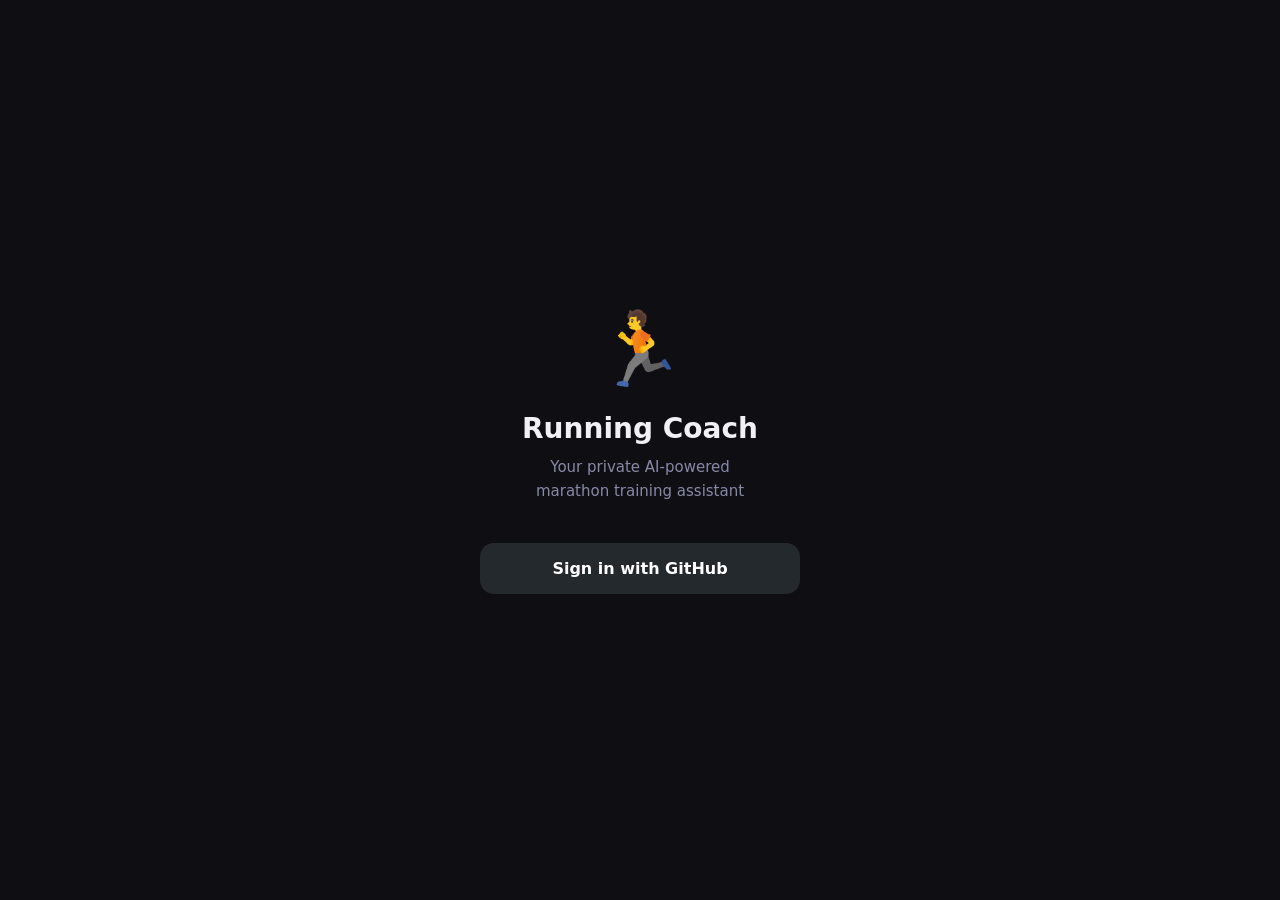
==== frontend/index.html @ e05b7859 "Build complete AI running coach system - Frontend: iPhone-optimized PWA dashboard (dark mode, bottom" ====
<!DOCTYPE html>
<html lang="en">
<head>
  <meta charset="UTF-8" />
  <meta name="viewport" content="width=device-width, initial-scale=1, viewport-fit=cover" />
  <meta name="apple-mobile-web-app-capable" content="yes" />
  <meta name="apple-mobile-web-app-status-bar-style" content="black-translucent" />
  <meta name="apple-mobile-web-app-title" content="Coach" />
  <meta name="theme-color" content="#0f0f13" />
  <title>Running Coach</title>
  <link rel="stylesheet" href="styles.css" />
  <link rel="apple-touch-icon" href="icon.png" />
  <link rel="manifest" href="manifest.json" />
</head>
<body>

<!-- ── Login fallback (hidden when Azure auth is active) ── -->
<div id="screen-login" style="display:none; flex-direction:column; align-items:center; justify-content:center; height:100dvh; text-align:center; padding:40px 24px;">
  <div style="font-size:72px; margin-bottom:20px">🏃</div>
  <h1 style="font-size:28px; font-weight:800; margin-bottom:10px">Running Coach</h1>
  <p style="font-size:15px; color:var(--text-dim); margin-bottom:40px; line-height:1.6">
    Your private AI-powered<br>marathon training assistant
  </p>
  <a href="/.auth/login/github?post_login_redirect_uri=/"
     style="display:block; width:100%; max-width:320px; padding:16px; background:#24292e; color:white; border-radius:14px; font-size:16px; font-weight:600; text-decoration:none; text-align:center;">
    Sign in with GitHub
  </a>
</div>

<!-- ── Main App ── -->
<div id="main-ui">
  <div id="app">

    <!-- Top Bar -->
    <header class="topbar">
      <h1>🏃 Coach</h1>
      <div style="display:flex;align-items:center;gap:10px">
        <span id="user-display" style="font-size:13px;color:var(--text-dim)"></span>
        <div class="status-dot"></div>
        <button onclick="logout()" style="background:none;border:none;color:var(--text-dim);font-size:13px;cursor:pointer">Out</button>
      </div>
    </header>

    <!-- Screens -->
    <div class="screens">

      <!-- Dashboard -->
      <section id="screen-dashboard" class="screen">
        <div id="dashboard-content">
          <div class="spinner"></div>
        </div>
      </section>

      <!-- This Week -->
      <section id="screen-week" class="screen">
        <div id="week-content">
          <div class="spinner"></div>
        </div>
      </section>

      <!-- Approve & Sync -->
      <section id="screen-approve" class="screen">
        <div id="approve-content">
          <div class="spinner"></div>
        </div>
      </section>

      <!-- Settings -->
      <section id="screen-settings" class="screen">
        <div class="card">
          <div class="card-title">About</div>
          <p style="font-size:14px;line-height:1.6;color:var(--text-dim)">
            Your AI marathon coach. Plans generate every Monday at 7 AM UTC using
            Garmin data + Claude AI. Review the plan here, then approve to sync to
            Google Calendar.
          </p>
        </div>

        <div class="card">
          <div class="card-title">Training Config</div>
          <div style="font-size:14px;color:var(--text-dim);line-height:2">
            <div>Goal: <strong style="color:var(--text)">Marathon</strong></div>
            <div>Weekly budget: <strong style="color:var(--text)">~7 hours</strong></div>
            <div>Methodology: <strong style="color:var(--text)">Polarized (80/20)</strong></div>
            <div>Plan generation: <strong style="color:var(--text)">Every Monday 7 AM UTC</strong></div>
          </div>
        </div>

        <div class="card">
          <div class="card-title">Manual Actions</div>
          <button class="btn btn-primary" onclick="triggerManualGenerate()" style="margin-bottom:10px">
            ⚡ Generate Plan Now
          </button>
          <button class="btn btn-ghost" onclick="refreshData()">
            🔄 Refresh Data
          </button>
        </div>

        <div class="card">
          <div class="card-title">Links</div>
          <a href="https://github.com/omrisi37/mygarmin/actions" target="_blank"
             style="display:block;font-size:14px;color:var(--accent);text-decoration:none;margin-bottom:8px">
            GitHub Actions →
          </a>
          <a href="https://calendar.google.com" target="_blank"
             style="display:block;font-size:14px;color:var(--accent);text-decoration:none">
            Google Calendar →
          </a>
        </div>
      </section>

    </div>

    <!-- Bottom Nav -->
    <nav class="bottom-nav">
      <button class="nav-btn active" data-nav="dashboard">
        <svg viewBox="0 0 24 24" fill="none" stroke="currentColor"><rect x="3" y="3" width="7" height="7" rx="1"/><rect x="14" y="3" width="7" height="7" rx="1"/><rect x="3" y="14" width="7" height="7" rx="1"/><rect x="14" y="14" width="7" height="7" rx="1"/></svg>
        Today
      </button>
      <button class="nav-btn" data-nav="week">
        <svg viewBox="0 0 24 24" fill="none" stroke="currentColor"><path d="M8 6h13M8 12h13M8 18h13M3 6h.01M3 12h.01M3 18h.01"/></svg>
        Week
      </button>
      <button class="nav-btn" data-nav="approve">
        <svg viewBox="0 0 24 24" fill="none" stroke="currentColor"><path d="M9 11l3 3L22 4"/><path d="M21 12v7a2 2 0 01-2 2H5a2 2 0 01-2-2V5a2 2 0 012-2h11"/></svg>
        Approve
      </button>
      <button class="nav-btn" data-nav="settings">
        <svg viewBox="0 0 24 24" fill="none" stroke="currentColor"><circle cx="12" cy="12" r="3"/><path d="M19.4 15a1.65 1.65 0 00.33 1.82l.06.06a2 2 0 010 2.83 2 2 0 01-2.83 0l-.06-.06a1.65 1.65 0 00-1.82-.33 1.65 1.65 0 00-1 1.51V21a2 2 0 01-4 0v-.09A1.65 1.65 0 009 19.4a1.65 1.65 0 00-1.82.33l-.06.06a2 2 0 01-2.83-2.83l.06-.06A1.65 1.65 0 004.68 15a1.65 1.65 0 00-1.51-1H3a2 2 0 010-4h.09A1.65 1.65 0 004.6 9a1.65 1.65 0 00-.33-1.82l-.06-.06a2 2 0 012.83-2.83l.06.06A1.65 1.65 0 009 4.68a1.65 1.65 0 001-1.51V3a2 2 0 014 0v.09a1.65 1.65 0 001 1.51 1.65 1.65 0 001.82-.33l.06-.06a2 2 0 012.83 2.83l-.06.06A1.65 1.65 0 0019.4 9a1.65 1.65 0 001.51 1H21a2 2 0 010 4h-.09a1.65 1.65 0 00-1.51 1z"/></svg>
        Settings
      </button>
    </nav>

  </div>
</div>

<!-- Day Detail Modal -->
<div class="modal-overlay" id="day-modal" onclick="if(event.target===this)closeModal()">
  <div class="modal" id="day-modal-content"></div>
</div>

<!-- Toast -->
<div id="toast" style="
  position:fixed; bottom:calc(var(--nav-h) + 20px); left:50%; transform:translateX(-50%);
  background:#333; color:white; padding:10px 20px; border-radius:99px;
  font-size:14px; font-weight:500; opacity:0; transition:opacity 0.2s;
  pointer-events:none; white-space:nowrap; z-index:200;
"></div>

<style>
  #toast.show { opacity: 1; }
</style>

<script src="app.js"></script>
</body>
</html>
---- frontend/styles.css ----
/* ===== Reset & Base ===== */
*, *::before, *::after { box-sizing: border-box; margin: 0; padding: 0; }

:root {
  --bg: #0f0f13;
  --surface: #1a1a22;
  --surface2: #23232f;
  --border: #2e2e3e;
  --accent: #5b8df6;
  --accent-green: #34c77b;
  --accent-orange: #f5a623;
  --accent-red: #e74c3c;
  --text: #f0f0f5;
  --text-dim: #8888a8;
  --radius: 16px;
  --nav-h: 72px;
  --top-h: 56px;
}

html, body {
  height: 100%;
  background: var(--bg);
  color: var(--text);
  font-family: -apple-system, BlinkMacSystemFont, "SF Pro Text", system-ui, sans-serif;
  font-size: 16px;
  -webkit-font-smoothing: antialiased;
  overflow: hidden;
}

/* ===== Layout ===== */
#app { height: 100dvh; display: flex; flex-direction: column; }

.topbar {
  height: var(--top-h);
  display: flex;
  align-items: center;
  justify-content: space-between;
  padding: 0 20px;
  background: var(--bg);
  border-bottom: 1px solid var(--border);
  flex-shrink: 0;
  padding-top: env(safe-area-inset-top);
}

.topbar h1 { font-size: 18px; font-weight: 700; letter-spacing: -0.3px; }
.topbar .status-dot { width: 8px; height: 8px; border-radius: 50%; background: var(--accent-green); }

.screens {
  flex: 1;
  overflow: hidden;
  position: relative;
}

.screen {
  position: absolute;
  inset: 0;
  overflow-y: auto;
  padding: 16px 16px calc(var(--nav-h) + 16px);
  display: none;
  -webkit-overflow-scrolling: touch;
}

.screen.active { display: block; }

/* ===== Bottom Nav ===== */
.bottom-nav {
  height: var(--nav-h);
  display: flex;
  background: var(--surface);
  border-top: 1px solid var(--border);
  padding-bottom: env(safe-area-inset-bottom);
  flex-shrink: 0;
}

.nav-btn {
  flex: 1;
  display: flex;
  flex-direction: column;
  align-items: center;
  justify-content: center;
  gap: 4px;
  background: none;
  border: none;
  color: var(--text-dim);
  font-size: 10px;
  font-weight: 500;
  cursor: pointer;
  transition: color 0.15s;
  -webkit-tap-highlight-color: transparent;
  padding-bottom: 4px;
}

.nav-btn.active { color: var(--accent); }
.nav-btn svg { width: 22px; height: 22px; stroke-width: 1.8; }

/* ===== Cards ===== */
.card {
  background: var(--surface);
  border-radius: var(--radius);
  padding: 18px;
  margin-bottom: 14px;
  border: 1px solid var(--border);
}

.card-title {
  font-size: 12px;
  font-weight: 600;
  text-transform: uppercase;
  letter-spacing: 0.8px;
  color: var(--text-dim);
  margin-bottom: 12px;
}

/* ===== Stats Grid ===== */
.stats-grid { display: grid; grid-template-columns: 1fr 1fr; gap: 10px; margin-bottom: 14px; }
.stat-box {
  background: var(--surface2);
  border-radius: 12px;
  padding: 14px;
  border: 1px solid var(--border);
}
.stat-value { font-size: 28px; font-weight: 700; line-height: 1; }
.stat-label { font-size: 11px; color: var(--text-dim); margin-top: 4px; }
.stat-unit { font-size: 14px; font-weight: 500; color: var(--text-dim); }

/* ===== Workout Day Card ===== */
.day-card {
  background: var(--surface2);
  border-radius: 14px;
  padding: 14px 16px;
  margin-bottom: 10px;
  border: 1px solid var(--border);
  display: flex;
  align-items: center;
  gap: 14px;
  cursor: pointer;
  transition: background 0.15s;
}
.day-card:active { background: var(--border); }

.day-dot {
  width: 44px;
  height: 44px;
  border-radius: 12px;
  display: flex;
  align-items: center;
  justify-content: center;
  font-size: 20px;
  flex-shrink: 0;
}

.day-dot.rest     { background: #2e2e3e; }
.day-dot.easy     { background: rgba(52,199,123,0.15); }
.day-dot.moderate { background: rgba(245,166,35,0.15); }
.day-dot.tempo    { background: rgba(245,166,35,0.2); }
.day-dot.hard     { background: rgba(231,76,60,0.15); }
.day-dot.longrun  { background: rgba(91,141,246,0.15); }

.day-info { flex: 1; min-width: 0; }
.day-name { font-weight: 600; font-size: 15px; }
.day-subtitle { font-size: 13px; color: var(--text-dim); margin-top: 2px; white-space: nowrap; overflow: hidden; text-overflow: ellipsis; }
.day-km { font-weight: 700; font-size: 16px; color: var(--accent); flex-shrink: 0; }

/* ===== Intensity Badge ===== */
.badge {
  display: inline-block;
  padding: 3px 9px;
  border-radius: 999px;
  font-size: 11px;
  font-weight: 600;
  margin-top: 6px;
}
.badge.rest     { background: #2e2e3e; color: var(--text-dim); }
.badge.easy     { background: rgba(52,199,123,0.2); color: var(--accent-green); }
.badge.tempo    { background: rgba(245,166,35,0.2); color: var(--accent-orange); }
.badge.hard     { background: rgba(231,76,60,0.2); color: var(--accent-red); }
.badge.longrun  { background: rgba(91,141,246,0.2); color: var(--accent); }

/* ===== Buttons ===== */
.btn {
  display: inline-flex;
  align-items: center;
  justify-content: center;
  gap: 8px;
  padding: 14px 24px;
  border-radius: 14px;
  font-size: 16px;
  font-weight: 600;
  border: none;
  cursor: pointer;
  transition: opacity 0.15s, transform 0.1s;
  -webkit-tap-highlight-color: transparent;
}
.btn:active { transform: scale(0.97); opacity: 0.85; }
.btn-primary { background: var(--accent); color: white; width: 100%; }
.btn-success { background: var(--accent-green); color: white; width: 100%; }
.btn-danger  { background: var(--accent-red); color: white; width: 100%; }
.btn-ghost   { background: var(--surface2); color: var(--text); border: 1px solid var(--border); width: 100%; }

/* ===== Plan Status Banner ===== */
.plan-banner {
  border-radius: var(--radius);
  padding: 16px 18px;
  margin-bottom: 14px;
  display: flex;
  align-items: center;
  gap: 12px;
}
.plan-banner.pending  { background: rgba(245,166,35,0.1); border: 1px solid rgba(245,166,35,0.3); }
.plan-banner.approved { background: rgba(52,199,123,0.1); border: 1px solid rgba(52,199,123,0.3); }
.plan-banner.synced   { background: rgba(91,141,246,0.1); border: 1px solid rgba(91,141,246,0.3); }
.plan-banner-icon { font-size: 28px; }
.plan-banner-text { flex: 1; }
.plan-banner-title { font-weight: 700; font-size: 15px; }
.plan-banner-sub { font-size: 13px; color: var(--text-dim); margin-top: 2px; }

/* ===== Polar Chart ===== */
.polar-bar { margin-top: 10px; }
.polar-label { display: flex; justify-content: space-between; font-size: 13px; margin-bottom: 6px; }
.polar-label span:last-child { color: var(--text-dim); }
.progress-track { height: 8px; background: var(--border); border-radius: 99px; overflow: hidden; }
.progress-fill { height: 100%; border-radius: 99px; transition: width 0.6s ease; }
.fill-green  { background: var(--accent-green); }
.fill-orange { background: var(--accent-orange); }

/* ===== Detail Modal ===== */
.modal-overlay {
  position: fixed;
  inset: 0;
  background: rgba(0,0,0,0.7);
  z-index: 100;
  display: none;
  align-items: flex-end;
}
.modal-overlay.open { display: flex; }
.modal {
  background: var(--surface);
  border-radius: 24px 24px 0 0;
  padding: 24px 20px;
  padding-bottom: calc(24px + env(safe-area-inset-bottom));
  width: 100%;
  max-height: 85dvh;
  overflow-y: auto;
  animation: slide-up 0.25s ease;
}
@keyframes slide-up { from { transform: translateY(100%); } to { transform: translateY(0); } }
.modal-handle { width: 36px; height: 4px; background: var(--border); border-radius: 99px; margin: 0 auto 20px; }
.modal h2 { font-size: 20px; font-weight: 700; margin-bottom: 6px; }
.modal .meta-row { display: flex; gap: 10px; margin: 12px 0; flex-wrap: wrap; }
.modal .description { font-size: 14px; line-height: 1.6; color: var(--text-dim); margin-top: 12px; }

/* ===== Login Screen ===== */
#screen-login {
  display: flex;
  flex-direction: column;
  align-items: center;
  justify-content: center;
  min-height: 100%;
  text-align: center;
  padding: 40px 24px;
}
.login-logo { font-size: 64px; margin-bottom: 20px; }
.login-title { font-size: 28px; font-weight: 800; margin-bottom: 8px; }
.login-sub { font-size: 15px; color: var(--text-dim); margin-bottom: 40px; line-height: 1.5; }

/* ===== Loading ===== */
.spinner {
  width: 32px; height: 32px;
  border: 3px solid var(--border);
  border-top-color: var(--accent);
  border-radius: 50%;
  animation: spin 0.7s linear infinite;
  margin: 40px auto;
}
@keyframes spin { to { transform: rotate(360deg); } }

/* ===== Empty State ===== */
.empty { text-align: center; padding: 48px 24px; color: var(--text-dim); }
.empty-icon { font-size: 48px; margin-bottom: 12px; }
.empty h3 { font-size: 17px; font-weight: 600; color: var(--text); margin-bottom: 6px; }
.empty p { font-size: 14px; line-height: 1.5; }

/* ===== Responsive (bigger screens still look ok) ===== */
@media (min-width: 500px) {
  .screens, .topbar, .bottom-nav { max-width: 480px; margin: 0 auto; }
  #app { align-items: center; }
  .modal { max-width: 480px; margin: 0 auto; }
}
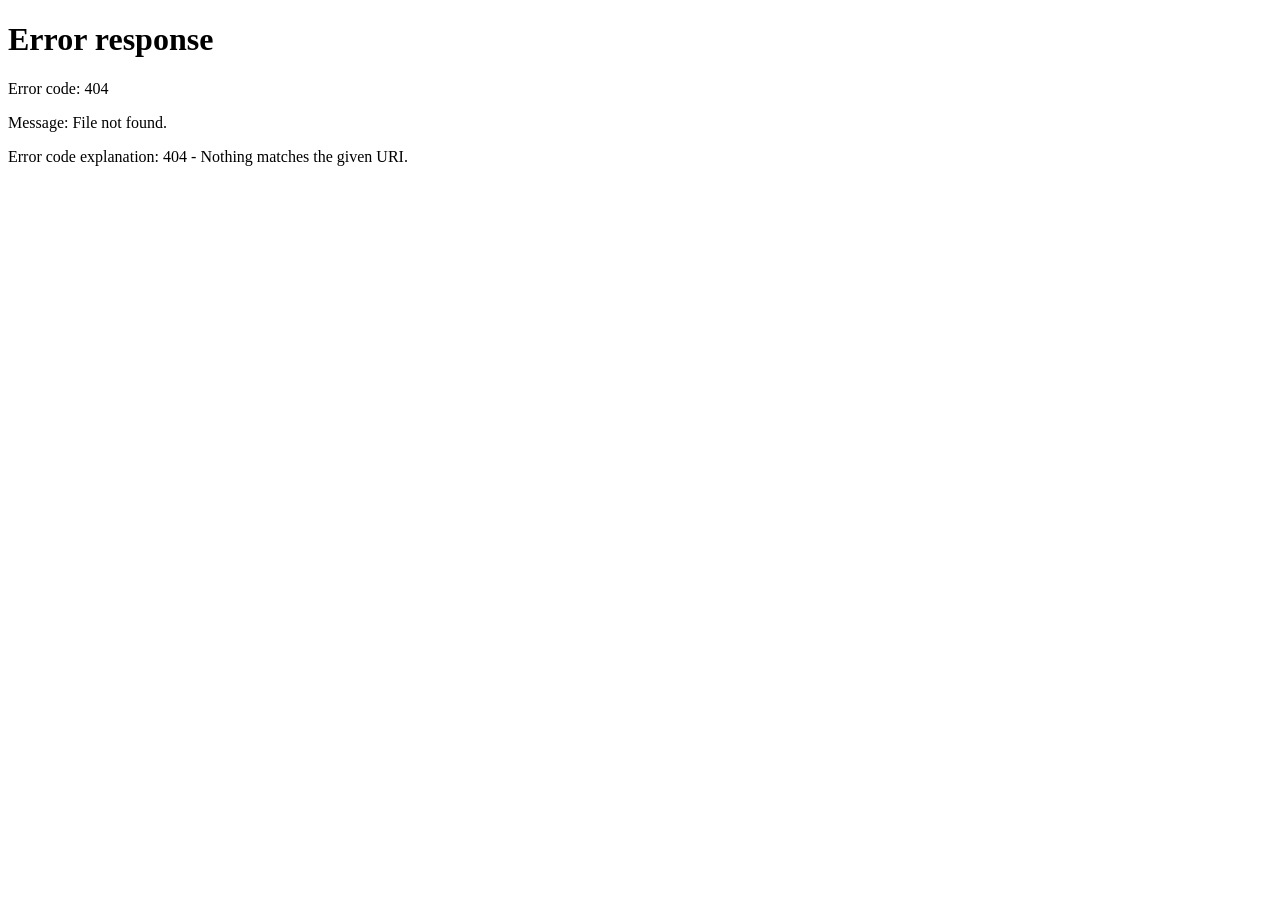
==== commit 0bc40434: "Switch to Vercel + Haiku 4.5 + prompt caching + custom GitHub OAuth - Replace Azure Static Web Apps " ====
--- a/frontend/index.html
+++ b/frontend/index.html
@@ -14,22 +14,8 @@
 </head>
 <body>
 
-<!-- ── Login fallback (hidden when Azure auth is active) ── -->
-<div id="screen-login" style="display:none; flex-direction:column; align-items:center; justify-content:center; height:100dvh; text-align:center; padding:40px 24px;">
-  <div style="font-size:72px; margin-bottom:20px">🏃</div>
-  <h1 style="font-size:28px; font-weight:800; margin-bottom:10px">Running Coach</h1>
-  <p style="font-size:15px; color:var(--text-dim); margin-bottom:40px; line-height:1.6">
-    Your private AI-powered<br>marathon training assistant
-  </p>
-  <a href="/.auth/login/github?post_login_redirect_uri=/"
-     style="display:block; width:100%; max-width:320px; padding:16px; background:#24292e; color:white; border-radius:14px; font-size:16px; font-weight:600; text-decoration:none; text-align:center;">
-    Sign in with GitHub
-  </a>
-</div>
-
 <!-- ── Main App ── -->
-<div id="main-ui">
-  <div id="app">
+<div id="app">
 
     <!-- Top Bar -->
     <header class="topbar">
@@ -132,7 +118,6 @@
     </nav>
 
   </div>
-</div>
 
 <!-- Day Detail Modal -->
 <div class="modal-overlay" id="day-modal" onclick="if(event.target===this)closeModal()">
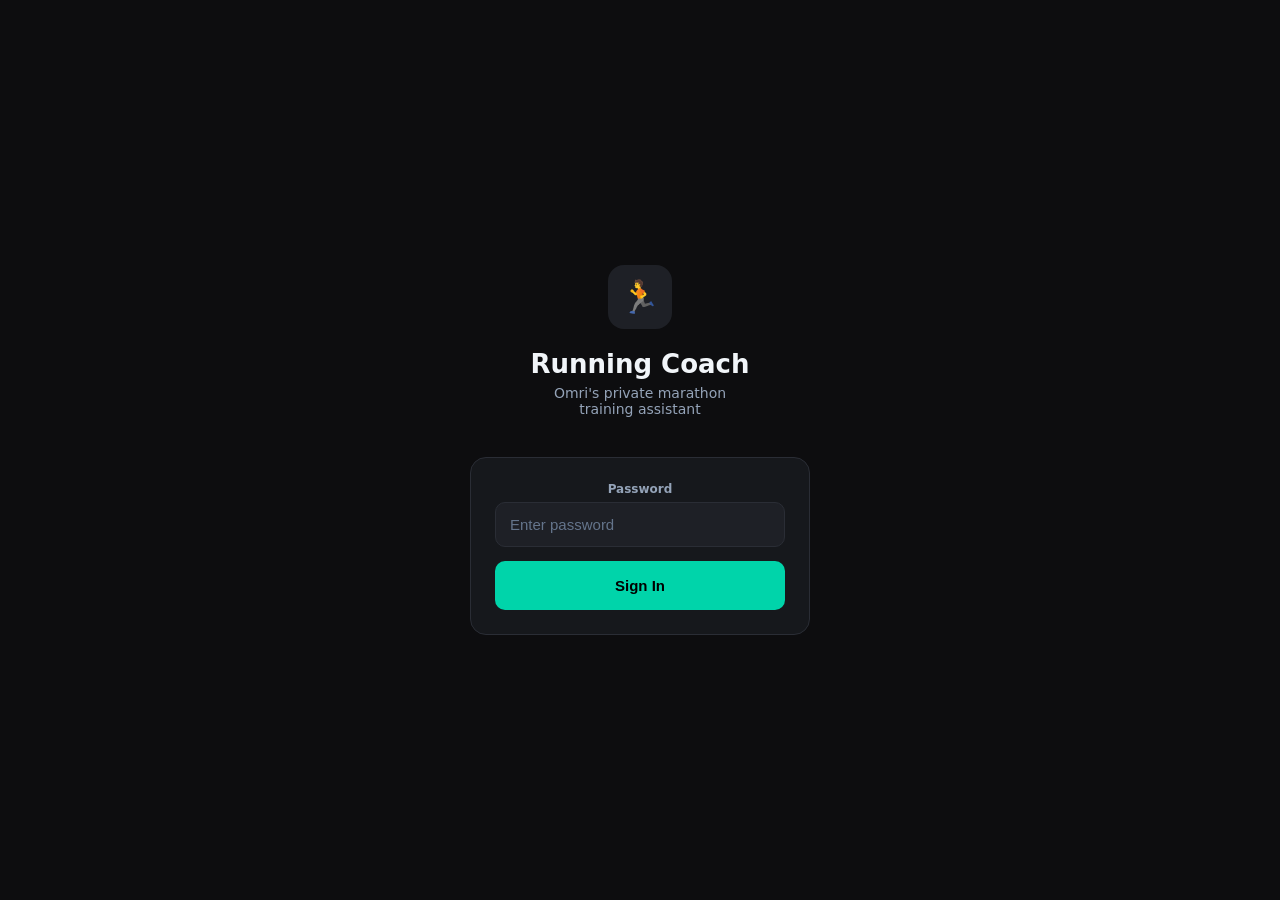
==== commit 773a6719: "Rebuild UI to match Base44 design + Garmin from app + training goals - Full UI rebuild: dark theme m" ====
--- a/frontend/index.html
+++ b/frontend/index.html
@@ -1,140 +1,116 @@
 <!DOCTYPE html>
 <html lang="en">
 <head>
-  <meta charset="UTF-8" />
-  <meta name="viewport" content="width=device-width, initial-scale=1, viewport-fit=cover" />
-  <meta name="apple-mobile-web-app-capable" content="yes" />
-  <meta name="apple-mobile-web-app-status-bar-style" content="black-translucent" />
-  <meta name="apple-mobile-web-app-title" content="Coach" />
-  <meta name="theme-color" content="#0f0f13" />
+  <meta charset="UTF-8"/>
+  <meta name="viewport" content="width=device-width, initial-scale=1, viewport-fit=cover"/>
+  <meta name="apple-mobile-web-app-capable" content="yes"/>
+  <meta name="apple-mobile-web-app-status-bar-style" content="black-translucent"/>
+  <meta name="apple-mobile-web-app-title" content="Coach"/>
+  <meta name="theme-color" content="#0d0d0f"/>
   <title>Running Coach</title>
-  <link rel="stylesheet" href="styles.css" />
-  <link rel="apple-touch-icon" href="icon.png" />
-  <link rel="manifest" href="manifest.json" />
+  <link rel="stylesheet" href="styles.css"/>
+  <link rel="manifest" href="manifest.json"/>
 </head>
 <body>
 
-<!-- ── Main App ── -->
-<div id="app">
+<!-- ── Login ── -->
+<div id="login-screen" style="display:none">
+  <div class="login-icon">🏃</div>
+  <h1>Running Coach</h1>
+  <p>Omri's private marathon<br>training assistant</p>
+  <div class="login-box">
+    <div class="form-group">
+      <label class="form-label">Password</label>
+      <input id="pw-input" class="form-input" type="password" placeholder="Enter password"
+             onkeydown="if(event.key==='Enter')doLogin()"/>
+    </div>
+    <button class="btn btn-accent" onclick="doLogin()">Sign In</button>
+    <p id="pw-error" style="color:var(--red);font-size:13px;margin-top:10px;display:none">Wrong password.</p>
+  </div>
+</div>
 
-    <!-- Top Bar -->
-    <header class="topbar">
-      <h1>🏃 Coach</h1>
-      <div style="display:flex;align-items:center;gap:10px">
-        <span id="user-display" style="font-size:13px;color:var(--text-dim)"></span>
-        <div class="status-dot"></div>
-        <button onclick="logout()" style="background:none;border:none;color:var(--text-dim);font-size:13px;cursor:pointer">Out</button>
-      </div>
-    </header>
+<!-- ── App ── -->
+<div id="app" style="display:none">
 
-    <!-- Screens -->
-    <div class="screens">
+  <!-- Top Bar -->
+  <div class="topbar">
+    <div class="topbar-left">
+      <div class="greeting" id="greeting">Good morning, Omri</div>
+      <div class="date" id="today-date">Loading...</div>
+    </div>
+    <div class="topbar-right">
+      <button onclick="refreshData()" title="Refresh">
+        <svg width="18" height="18" viewBox="0 0 24 24" fill="none" stroke="currentColor" stroke-width="2">
+          <path d="M23 4v6h-6M1 20v-6h6"/><path d="M3.51 9a9 9 0 0114.85-3.36L23 10M1 14l4.64 4.36A9 9 0 0020.49 15"/>
+        </svg>
+      </button>
+    </div>
+  </div>
 
-      <!-- Dashboard -->
-      <section id="screen-dashboard" class="screen">
-        <div id="dashboard-content">
-          <div class="spinner"></div>
-        </div>
-      </section>
+  <!-- Screens -->
+  <div class="screens">
 
-      <!-- This Week -->
-      <section id="screen-week" class="screen">
-        <div id="week-content">
-          <div class="spinner"></div>
-        </div>
-      </section>
+    <!-- TODAY -->
+    <section id="screen-today" class="screen">
+      <div id="today-content"><div class="spinner"></div></div>
+    </section>
 
-      <!-- Approve & Sync -->
-      <section id="screen-approve" class="screen">
-        <div id="approve-content">
-          <div class="spinner"></div>
-        </div>
-      </section>
+    <!-- WEEK -->
+    <section id="screen-week" class="screen">
+      <div id="week-content"><div class="spinner"></div></div>
+    </section>
 
-      <!-- Settings -->
-      <section id="screen-settings" class="screen">
-        <div class="card">
-          <div class="card-title">About</div>
-          <p style="font-size:14px;line-height:1.6;color:var(--text-dim)">
-            Your AI marathon coach. Plans generate every Monday at 7 AM UTC using
-            Garmin data + Claude AI. Review the plan here, then approve to sync to
-            Google Calendar.
-          </p>
-        </div>
+    <!-- APPROVE -->
+    <section id="screen-approve" class="screen">
+      <div id="approve-content"><div class="spinner"></div></div>
+    </section>
 
-        <div class="card">
-          <div class="card-title">Training Config</div>
-          <div style="font-size:14px;color:var(--text-dim);line-height:2">
-            <div>Goal: <strong style="color:var(--text)">Marathon</strong></div>
-            <div>Weekly budget: <strong style="color:var(--text)">~7 hours</strong></div>
-            <div>Methodology: <strong style="color:var(--text)">Polarized (80/20)</strong></div>
-            <div>Plan generation: <strong style="color:var(--text)">Every Monday 7 AM UTC</strong></div>
-          </div>
-        </div>
-
-        <div class="card">
-          <div class="card-title">Manual Actions</div>
-          <button class="btn btn-primary" onclick="triggerManualGenerate()" style="margin-bottom:10px">
-            ⚡ Generate Plan Now
-          </button>
-          <button class="btn btn-ghost" onclick="refreshData()">
-            🔄 Refresh Data
-          </button>
-        </div>
-
-        <div class="card">
-          <div class="card-title">Links</div>
-          <a href="https://github.com/omrisi37/mygarmin/actions" target="_blank"
-             style="display:block;font-size:14px;color:var(--accent);text-decoration:none;margin-bottom:8px">
-            GitHub Actions →
-          </a>
-          <a href="https://calendar.google.com" target="_blank"
-             style="display:block;font-size:14px;color:var(--accent);text-decoration:none">
-            Google Calendar →
-          </a>
-        </div>
-      </section>
-
-    </div>
-
-    <!-- Bottom Nav -->
-    <nav class="bottom-nav">
-      <button class="nav-btn active" data-nav="dashboard">
-        <svg viewBox="0 0 24 24" fill="none" stroke="currentColor"><rect x="3" y="3" width="7" height="7" rx="1"/><rect x="14" y="3" width="7" height="7" rx="1"/><rect x="3" y="14" width="7" height="7" rx="1"/><rect x="14" y="14" width="7" height="7" rx="1"/></svg>
-        Today
-      </button>
-      <button class="nav-btn" data-nav="week">
-        <svg viewBox="0 0 24 24" fill="none" stroke="currentColor"><path d="M8 6h13M8 12h13M8 18h13M3 6h.01M3 12h.01M3 18h.01"/></svg>
-        Week
-      </button>
-      <button class="nav-btn" data-nav="approve">
-        <svg viewBox="0 0 24 24" fill="none" stroke="currentColor"><path d="M9 11l3 3L22 4"/><path d="M21 12v7a2 2 0 01-2 2H5a2 2 0 01-2-2V5a2 2 0 012-2h11"/></svg>
-        Approve
-      </button>
-      <button class="nav-btn" data-nav="settings">
-        <svg viewBox="0 0 24 24" fill="none" stroke="currentColor"><circle cx="12" cy="12" r="3"/><path d="M19.4 15a1.65 1.65 0 00.33 1.82l.06.06a2 2 0 010 2.83 2 2 0 01-2.83 0l-.06-.06a1.65 1.65 0 00-1.82-.33 1.65 1.65 0 00-1 1.51V21a2 2 0 01-4 0v-.09A1.65 1.65 0 009 19.4a1.65 1.65 0 00-1.82.33l-.06.06a2 2 0 01-2.83-2.83l.06-.06A1.65 1.65 0 004.68 15a1.65 1.65 0 00-1.51-1H3a2 2 0 010-4h.09A1.65 1.65 0 004.6 9a1.65 1.65 0 00-.33-1.82l-.06-.06a2 2 0 012.83-2.83l.06.06A1.65 1.65 0 009 4.68a1.65 1.65 0 001-1.51V3a2 2 0 014 0v.09a1.65 1.65 0 001 1.51 1.65 1.65 0 001.82-.33l.06-.06a2 2 0 012.83 2.83l-.06.06A1.65 1.65 0 0019.4 9a1.65 1.65 0 001.51 1H21a2 2 0 010 4h-.09a1.65 1.65 0 00-1.51 1z"/></svg>
-        Settings
-      </button>
-    </nav>
+    <!-- SETTINGS -->
+    <section id="screen-settings" class="screen">
+      <div id="settings-content"><div class="spinner"></div></div>
+    </section>
 
   </div>
 
+  <!-- Bottom Nav -->
+  <nav class="bottom-nav">
+    <button class="nav-btn active" data-nav="today">
+      <svg viewBox="0 0 24 24" fill="none" stroke="currentColor" stroke-width="1.8">
+        <path d="M3 9l9-7 9 7v11a2 2 0 01-2 2H5a2 2 0 01-2-2z"/><polyline points="9 22 9 12 15 12 15 22"/>
+      </svg>
+      Today
+    </button>
+    <button class="nav-btn" data-nav="week">
+      <svg viewBox="0 0 24 24" fill="none" stroke="currentColor" stroke-width="1.8">
+        <rect x="3" y="4" width="18" height="18" rx="2"/><line x1="16" y1="2" x2="16" y2="6"/><line x1="8" y1="2" x2="8" y2="6"/><line x1="3" y1="10" x2="21" y2="10"/>
+      </svg>
+      Week
+    </button>
+    <button class="nav-btn" data-nav="approve">
+      <svg viewBox="0 0 24 24" fill="none" stroke="currentColor" stroke-width="1.8">
+        <path d="M9 11l3 3L22 4"/><path d="M21 12v7a2 2 0 01-2 2H5a2 2 0 01-2-2V5a2 2 0 012-2h11"/>
+      </svg>
+      Approve
+    </button>
+    <button class="nav-btn" data-nav="settings">
+      <svg viewBox="0 0 24 24" fill="none" stroke="currentColor" stroke-width="1.8">
+        <circle cx="12" cy="12" r="3"/><path d="M19.4 15a1.65 1.65 0 00.33 1.82l.06.06a2 2 0 010 2.83 2 2 0 01-2.83 0l-.06-.06a1.65 1.65 0 00-1.82-.33 1.65 1.65 0 00-1 1.51V21a2 2 0 01-4 0v-.09A1.65 1.65 0 009 19.4a1.65 1.65 0 00-1.82.33l-.06.06a2 2 0 01-2.83-2.83l.06-.06A1.65 1.65 0 004.68 15a1.65 1.65 0 00-1.51-1H3a2 2 0 010-4h.09A1.65 1.65 0 004.6 9a1.65 1.65 0 00-.33-1.82l-.06-.06a2 2 0 012.83-2.83l.06.06A1.65 1.65 0 009 4.68a1.65 1.65 0 001-1.51V3a2 2 0 014 0v.09a1.65 1.65 0 001 1.51 1.65 1.65 0 001.82-.33l.06-.06a2 2 0 012.83 2.83l-.06.06A1.65 1.65 0 0019.4 9a1.65 1.65 0 001.51 1H21a2 2 0 010 4h-.09a1.65 1.65 0 00-1.51 1z"/>
+      </svg>
+      Settings
+    </button>
+  </nav>
+
+</div>
+
 <!-- Day Detail Modal -->
 <div class="modal-overlay" id="day-modal" onclick="if(event.target===this)closeModal()">
-  <div class="modal" id="day-modal-content"></div>
+  <div class="modal">
+    <div class="modal-handle"></div>
+    <div id="day-modal-body"></div>
+  </div>
 </div>
 
-<!-- Toast -->
-<div id="toast" style="
-  position:fixed; bottom:calc(var(--nav-h) + 20px); left:50%; transform:translateX(-50%);
-  background:#333; color:white; padding:10px 20px; border-radius:99px;
-  font-size:14px; font-weight:500; opacity:0; transition:opacity 0.2s;
-  pointer-events:none; white-space:nowrap; z-index:200;
-"></div>
-
-<style>
-  #toast.show { opacity: 1; }
-</style>
+<div id="toast"></div>
 
 <script src="app.js"></script>
 </body>
--- a/frontend/styles.css
+++ b/frontend/styles.css
@@ -1,20 +1,27 @@
-/* ===== Reset & Base ===== */
 *, *::before, *::after { box-sizing: border-box; margin: 0; padding: 0; }
 
 :root {
-  --bg: #0f0f13;
-  --surface: #1a1a22;
-  --surface2: #23232f;
-  --border: #2e2e3e;
-  --accent: #5b8df6;
-  --accent-green: #34c77b;
-  --accent-orange: #f5a623;
-  --accent-red: #e74c3c;
-  --text: #f0f0f5;
-  --text-dim: #8888a8;
+  --bg: #0d0d0f;
+  --surface: #16181c;
+  --surface2: #1e2026;
+  --surface3: #252830;
+  --border: #2a2d35;
+  --accent: #00d4aa;
+  --accent-dim: rgba(0,212,170,0.15);
+  --green: #22c55e;
+  --green-dim: rgba(34,197,94,0.15);
+  --orange: #f97316;
+  --orange-dim: rgba(249,115,22,0.15);
+  --red: #ef4444;
+  --red-dim: rgba(239,68,68,0.15);
+  --blue: #3b82f6;
+  --blue-dim: rgba(59,130,246,0.15);
+  --text: #f1f5f9;
+  --text-dim: #64748b;
+  --text-mid: #94a3b8;
   --radius: 16px;
-  --nav-h: 72px;
-  --top-h: 56px;
+  --radius-sm: 10px;
+  --nav-h: 68px;
 }
 
 html, body {
@@ -27,42 +34,46 @@
   overflow: hidden;
 }
 
-/* ===== Layout ===== */
-#app { height: 100dvh; display: flex; flex-direction: column; }
-
+#app {
+  height: 100dvh;
+  display: flex;
+  flex-direction: column;
+  max-width: 430px;
+  margin: 0 auto;
+}
+
+/* ── Top Bar ── */
 .topbar {
-  height: var(--top-h);
   display: flex;
-  align-items: center;
+  align-items: flex-start;
   justify-content: space-between;
-  padding: 0 20px;
-  background: var(--bg);
-  border-bottom: 1px solid var(--border);
+  padding: 56px 20px 12px;
   flex-shrink: 0;
-  padding-top: env(safe-area-inset-top);
-}
-
-.topbar h1 { font-size: 18px; font-weight: 700; letter-spacing: -0.3px; }
-.topbar .status-dot { width: 8px; height: 8px; border-radius: 50%; background: var(--accent-green); }
-
-.screens {
-  flex: 1;
-  overflow: hidden;
-  position: relative;
-}
-
+}
+.topbar-left .greeting { font-size: 13px; color: var(--text-mid); }
+.topbar-left .date { font-size: 22px; font-weight: 700; margin-top: 2px; }
+.topbar-right button {
+  background: var(--surface2);
+  border: 1px solid var(--border);
+  border-radius: 50%;
+  width: 38px; height: 38px;
+  display: flex; align-items: center; justify-content: center;
+  cursor: pointer; color: var(--text-mid);
+}
+.topbar-right button:active { opacity: 0.7; }
+
+/* ── Screens ── */
+.screens { flex: 1; overflow: hidden; position: relative; }
 .screen {
-  position: absolute;
-  inset: 0;
+  position: absolute; inset: 0;
   overflow-y: auto;
-  padding: 16px 16px calc(var(--nav-h) + 16px);
+  padding: 8px 16px calc(var(--nav-h) + 16px);
   display: none;
   -webkit-overflow-scrolling: touch;
 }
-
 .screen.active { display: block; }
 
-/* ===== Bottom Nav ===== */
+/* ── Bottom Nav ── */
 .bottom-nav {
   height: var(--nav-h);
   display: flex;
@@ -71,218 +82,280 @@
   padding-bottom: env(safe-area-inset-bottom);
   flex-shrink: 0;
 }
-
 .nav-btn {
-  flex: 1;
-  display: flex;
-  flex-direction: column;
-  align-items: center;
-  justify-content: center;
-  gap: 4px;
-  background: none;
-  border: none;
-  color: var(--text-dim);
-  font-size: 10px;
-  font-weight: 500;
-  cursor: pointer;
-  transition: color 0.15s;
+  flex: 1; display: flex; flex-direction: column;
+  align-items: center; justify-content: center; gap: 4px;
+  background: none; border: none; color: var(--text-dim);
+  font-size: 11px; font-weight: 500; cursor: pointer;
   -webkit-tap-highlight-color: transparent;
-  padding-bottom: 4px;
-}
-
+}
+.nav-btn svg { width: 22px; height: 22px; }
 .nav-btn.active { color: var(--accent); }
-.nav-btn svg { width: 22px; height: 22px; stroke-width: 1.8; }
-
-/* ===== Cards ===== */
+.nav-btn.active svg { stroke: var(--accent); }
+
+/* ── Cards ── */
 .card {
   background: var(--surface);
   border-radius: var(--radius);
-  padding: 18px;
-  margin-bottom: 14px;
-  border: 1px solid var(--border);
-}
-
-.card-title {
-  font-size: 12px;
-  font-weight: 600;
-  text-transform: uppercase;
-  letter-spacing: 0.8px;
-  color: var(--text-dim);
+  padding: 16px;
   margin-bottom: 12px;
-}
-
-/* ===== Stats Grid ===== */
-.stats-grid { display: grid; grid-template-columns: 1fr 1fr; gap: 10px; margin-bottom: 14px; }
+  border: 1px solid var(--border);
+}
+.card-label {
+  font-size: 11px; font-weight: 600;
+  text-transform: uppercase; letter-spacing: 0.8px;
+  color: var(--text-dim); margin-bottom: 12px;
+}
+
+/* ── Status Banner ── */
+.banner {
+  border-radius: var(--radius);
+  padding: 14px 16px;
+  margin-bottom: 12px;
+  display: flex; align-items: center; gap: 10px;
+  border: 1px solid;
+}
+.banner.pending  { background: rgba(249,115,22,0.1); border-color: rgba(249,115,22,0.3); }
+.banner.approved { background: rgba(34,197,94,0.1);  border-color: rgba(34,197,94,0.3); }
+.banner.synced   { background: rgba(0,212,170,0.1);  border-color: rgba(0,212,170,0.3); }
+.banner-icon { font-size: 20px; }
+.banner-title { font-weight: 600; font-size: 14px; }
+.banner-sub { font-size: 12px; color: var(--text-mid); margin-top: 1px; }
+
+/* ── Today Workout Card ── */
+.workout-hero {
+  background: var(--surface);
+  border-radius: var(--radius);
+  padding: 24px 16px;
+  margin-bottom: 12px;
+  border: 1px solid var(--border);
+  text-align: center;
+}
+.workout-hero .wo-emoji { font-size: 44px; margin-bottom: 10px; }
+.workout-hero .wo-title { font-size: 20px; font-weight: 700; }
+.workout-hero .wo-sub { font-size: 13px; color: var(--text-mid); margin-top: 4px; }
+.workout-hero .wo-desc { font-size: 13px; color: var(--text-mid); margin-top: 12px; line-height: 1.5; text-align: left; }
+
+/* ── Stats Grid ── */
+.stats-grid { display: grid; grid-template-columns: 1fr 1fr; gap: 10px; }
+.stats-grid.three { grid-template-columns: 1fr 1fr 1fr; }
 .stat-box {
   background: var(--surface2);
-  border-radius: 12px;
-  padding: 14px;
-  border: 1px solid var(--border);
-}
-.stat-value { font-size: 28px; font-weight: 700; line-height: 1; }
-.stat-label { font-size: 11px; color: var(--text-dim); margin-top: 4px; }
-.stat-unit { font-size: 14px; font-weight: 500; color: var(--text-dim); }
-
-/* ===== Workout Day Card ===== */
-.day-card {
-  background: var(--surface2);
-  border-radius: 14px;
+  border-radius: var(--radius-sm);
+  padding: 14px 12px;
+}
+.stat-val { font-size: 24px; font-weight: 700; line-height: 1; }
+.stat-val.green { color: var(--green); }
+.stat-val.orange { color: var(--orange); }
+.stat-val.accent { color: var(--accent); }
+.stat-unit { font-size: 13px; font-weight: 500; color: var(--text-mid); }
+.stat-lbl { font-size: 12px; color: var(--text-dim); margin-top: 4px; }
+
+/* ── Progress Bars ── */
+.prog-row { margin-top: 12px; }
+.prog-label { display: flex; justify-content: space-between; font-size: 12px; color: var(--text-mid); margin-bottom: 5px; }
+.prog-label span:last-child { font-weight: 600; }
+.prog-track { height: 6px; background: var(--surface3); border-radius: 99px; overflow: hidden; }
+.prog-fill { height: 100%; border-radius: 99px; transition: width 0.8s ease; }
+.prog-fill.green  { background: var(--green); }
+.prog-fill.red    { background: var(--red); }
+
+/* ── Week Day Rows ── */
+.day-row {
+  background: var(--surface);
+  border-radius: var(--radius-sm);
   padding: 14px 16px;
-  margin-bottom: 10px;
-  border: 1px solid var(--border);
-  display: flex;
-  align-items: center;
-  gap: 14px;
+  margin-bottom: 8px;
+  border: 1px solid var(--border);
+  display: flex; align-items: center; gap: 14px;
   cursor: pointer;
   transition: background 0.15s;
 }
-.day-card:active { background: var(--border); }
-
+.day-row:active { background: var(--surface2); }
+.day-row.today { border-color: var(--accent); }
+.day-abbr { font-size: 11px; font-weight: 700; color: var(--text-dim); width: 28px; flex-shrink: 0; }
+.day-abbr.today { color: var(--accent); }
 .day-dot {
-  width: 44px;
-  height: 44px;
-  border-radius: 12px;
-  display: flex;
-  align-items: center;
-  justify-content: center;
-  font-size: 20px;
-  flex-shrink: 0;
-}
-
-.day-dot.rest     { background: #2e2e3e; }
-.day-dot.easy     { background: rgba(52,199,123,0.15); }
-.day-dot.moderate { background: rgba(245,166,35,0.15); }
-.day-dot.tempo    { background: rgba(245,166,35,0.2); }
-.day-dot.hard     { background: rgba(231,76,60,0.15); }
-.day-dot.longrun  { background: rgba(91,141,246,0.15); }
-
-.day-info { flex: 1; min-width: 0; }
-.day-name { font-weight: 600; font-size: 15px; }
-.day-subtitle { font-size: 13px; color: var(--text-dim); margin-top: 2px; white-space: nowrap; overflow: hidden; text-overflow: ellipsis; }
-.day-km { font-weight: 700; font-size: 16px; color: var(--accent); flex-shrink: 0; }
-
-/* ===== Intensity Badge ===== */
-.badge {
-  display: inline-block;
-  padding: 3px 9px;
-  border-radius: 999px;
-  font-size: 11px;
-  font-weight: 600;
-  margin-top: 6px;
-}
-.badge.rest     { background: #2e2e3e; color: var(--text-dim); }
-.badge.easy     { background: rgba(52,199,123,0.2); color: var(--accent-green); }
-.badge.tempo    { background: rgba(245,166,35,0.2); color: var(--accent-orange); }
-.badge.hard     { background: rgba(231,76,60,0.2); color: var(--accent-red); }
-.badge.longrun  { background: rgba(91,141,246,0.2); color: var(--accent); }
-
-/* ===== Buttons ===== */
+  width: 10px; height: 10px; border-radius: 50%; flex-shrink: 0;
+}
+.day-dot.easy    { background: var(--green); }
+.day-dot.tempo   { background: var(--orange); }
+.day-dot.hard    { background: var(--red); }
+.day-dot.longrun { background: var(--blue); }
+.day-dot.rest    { background: var(--surface3); border: 1px solid var(--border); }
+.day-name { flex: 1; font-size: 14px; font-weight: 500; }
+.day-badge {
+  font-size: 11px; font-weight: 600; padding: 3px 10px;
+  border-radius: 99px; flex-shrink: 0;
+}
+.day-badge.easy    { background: var(--green-dim);  color: var(--green); }
+.day-badge.tempo   { background: var(--orange-dim); color: var(--orange); }
+.day-badge.hard    { background: var(--red-dim);    color: var(--red); }
+.day-badge.longrun { background: var(--blue-dim);   color: var(--blue); }
+.day-badge.rest    { background: var(--surface3);   color: var(--text-dim); }
+.day-chevron { color: var(--text-dim); font-size: 16px; }
+
+/* ── Intensity Legend ── */
+.legend {
+  background: var(--surface);
+  border-radius: var(--radius-sm);
+  padding: 14px 16px;
+  border: 1px solid var(--border);
+  display: flex; flex-wrap: wrap; gap: 8px; align-items: center;
+  margin-top: 4px;
+}
+.legend-label { font-size: 11px; font-weight: 600; text-transform: uppercase; letter-spacing: 0.6px; color: var(--text-dim); width: 100%; margin-bottom: 4px; }
+.legend-item { display: flex; align-items: center; gap: 6px; font-size: 12px; font-weight: 500; }
+.legend-dot { width: 8px; height: 8px; border-radius: 50%; }
+
+/* ── Buttons ── */
 .btn {
-  display: inline-flex;
-  align-items: center;
-  justify-content: center;
-  gap: 8px;
-  padding: 14px 24px;
-  border-radius: 14px;
-  font-size: 16px;
-  font-weight: 600;
-  border: none;
-  cursor: pointer;
+  display: flex; align-items: center; justify-content: center; gap: 8px;
+  width: 100%; padding: 16px;
+  border-radius: var(--radius-sm);
+  font-size: 15px; font-weight: 600; border: none; cursor: pointer;
   transition: opacity 0.15s, transform 0.1s;
   -webkit-tap-highlight-color: transparent;
 }
-.btn:active { transform: scale(0.97); opacity: 0.85; }
-.btn-primary { background: var(--accent); color: white; width: 100%; }
-.btn-success { background: var(--accent-green); color: white; width: 100%; }
-.btn-danger  { background: var(--accent-red); color: white; width: 100%; }
-.btn-ghost   { background: var(--surface2); color: var(--text); border: 1px solid var(--border); width: 100%; }
-
-/* ===== Plan Status Banner ===== */
-.plan-banner {
+.btn:active { transform: scale(0.98); opacity: 0.85; }
+.btn:disabled { opacity: 0.5; cursor: not-allowed; }
+.btn-green  { background: var(--green);  color: #000; }
+.btn-accent { background: var(--accent); color: #000; }
+.btn-ghost  { background: var(--surface2); color: var(--text); border: 1px solid var(--border); }
+.btn-danger { background: var(--red); color: white; }
+
+/* ── Form Inputs ── */
+.form-group { margin-bottom: 14px; }
+.form-label { font-size: 12px; font-weight: 600; color: var(--text-mid); margin-bottom: 6px; display: block; }
+.form-input {
+  width: 100%; padding: 13px 14px;
+  background: var(--surface2); border: 1px solid var(--border);
+  border-radius: var(--radius-sm); color: var(--text); font-size: 15px;
+  outline: none; transition: border-color 0.2s;
+}
+.form-input:focus { border-color: var(--accent); }
+.form-input::placeholder { color: var(--text-dim); }
+.form-row { display: flex; justify-content: space-between; align-items: center; padding: 12px 0; border-bottom: 1px solid var(--border); }
+.form-row:last-child { border-bottom: none; }
+.form-row-label { font-size: 14px; color: var(--text-mid); }
+.form-row-value { font-size: 14px; font-weight: 600; }
+
+/* ── Slider ── */
+input[type=range] {
+  -webkit-appearance: none; width: 100%; height: 4px;
+  background: var(--surface3); border-radius: 99px; outline: none; margin: 8px 0;
+}
+input[type=range]::-webkit-slider-thumb {
+  -webkit-appearance: none; width: 20px; height: 20px;
+  border-radius: 50%; background: var(--accent); cursor: pointer;
+}
+
+/* ── Select ── */
+select.form-input { appearance: none; }
+
+/* ── Settings Section ── */
+.settings-section {
+  background: var(--surface);
   border-radius: var(--radius);
-  padding: 16px 18px;
-  margin-bottom: 14px;
-  display: flex;
-  align-items: center;
-  gap: 12px;
-}
-.plan-banner.pending  { background: rgba(245,166,35,0.1); border: 1px solid rgba(245,166,35,0.3); }
-.plan-banner.approved { background: rgba(52,199,123,0.1); border: 1px solid rgba(52,199,123,0.3); }
-.plan-banner.synced   { background: rgba(91,141,246,0.1); border: 1px solid rgba(91,141,246,0.3); }
-.plan-banner-icon { font-size: 28px; }
-.plan-banner-text { flex: 1; }
-.plan-banner-title { font-weight: 700; font-size: 15px; }
-.plan-banner-sub { font-size: 13px; color: var(--text-dim); margin-top: 2px; }
-
-/* ===== Polar Chart ===== */
-.polar-bar { margin-top: 10px; }
-.polar-label { display: flex; justify-content: space-between; font-size: 13px; margin-bottom: 6px; }
-.polar-label span:last-child { color: var(--text-dim); }
-.progress-track { height: 8px; background: var(--border); border-radius: 99px; overflow: hidden; }
-.progress-fill { height: 100%; border-radius: 99px; transition: width 0.6s ease; }
-.fill-green  { background: var(--accent-green); }
-.fill-orange { background: var(--accent-orange); }
-
-/* ===== Detail Modal ===== */
+  border: 1px solid var(--border);
+  margin-bottom: 12px;
+  overflow: hidden;
+}
+.settings-header {
+  padding: 14px 16px;
+  display: flex; align-items: center; gap: 8px;
+  border-bottom: 1px solid var(--border);
+  font-weight: 600; font-size: 14px;
+}
+.settings-header .icon { font-size: 16px; }
+.settings-body { padding: 16px; }
+
+/* ── Modal ── */
 .modal-overlay {
-  position: fixed;
-  inset: 0;
-  background: rgba(0,0,0,0.7);
-  z-index: 100;
-  display: none;
-  align-items: flex-end;
+  position: fixed; inset: 0;
+  background: rgba(0,0,0,0.7); z-index: 100;
+  display: none; align-items: flex-end;
 }
 .modal-overlay.open { display: flex; }
 .modal {
   background: var(--surface);
   border-radius: 24px 24px 0 0;
-  padding: 24px 20px;
-  padding-bottom: calc(24px + env(safe-area-inset-bottom));
-  width: 100%;
-  max-height: 85dvh;
-  overflow-y: auto;
+  padding: 20px 20px calc(20px + env(safe-area-inset-bottom));
+  width: 100%; max-height: 80dvh; overflow-y: auto;
   animation: slide-up 0.25s ease;
 }
 @keyframes slide-up { from { transform: translateY(100%); } to { transform: translateY(0); } }
 .modal-handle { width: 36px; height: 4px; background: var(--border); border-radius: 99px; margin: 0 auto 20px; }
-.modal h2 { font-size: 20px; font-weight: 700; margin-bottom: 6px; }
-.modal .meta-row { display: flex; gap: 10px; margin: 12px 0; flex-wrap: wrap; }
-.modal .description { font-size: 14px; line-height: 1.6; color: var(--text-dim); margin-top: 12px; }
-
-/* ===== Login Screen ===== */
-#screen-login {
-  display: flex;
-  flex-direction: column;
-  align-items: center;
-  justify-content: center;
-  min-height: 100%;
-  text-align: center;
-  padding: 40px 24px;
-}
-.login-logo { font-size: 64px; margin-bottom: 20px; }
-.login-title { font-size: 28px; font-weight: 800; margin-bottom: 8px; }
-.login-sub { font-size: 15px; color: var(--text-dim); margin-bottom: 40px; line-height: 1.5; }
-
-/* ===== Loading ===== */
-.spinner {
-  width: 32px; height: 32px;
-  border: 3px solid var(--border);
-  border-top-color: var(--accent);
-  border-radius: 50%;
-  animation: spin 0.7s linear infinite;
-  margin: 40px auto;
-}
-@keyframes spin { to { transform: rotate(360deg); } }
-
-/* ===== Empty State ===== */
+
+/* ── Toast ── */
+#toast {
+  position: fixed; bottom: calc(var(--nav-h) + 16px); left: 50%;
+  transform: translateX(-50%);
+  background: var(--surface3); color: var(--text);
+  padding: 10px 20px; border-radius: 99px;
+  font-size: 13px; font-weight: 500;
+  opacity: 0; transition: opacity 0.2s;
+  pointer-events: none; white-space: nowrap; z-index: 200;
+  border: 1px solid var(--border);
+}
+#toast.show { opacity: 1; }
+
+/* ── Login ── */
+#login-screen {
+  position: fixed; inset: 0;
+  display: flex; flex-direction: column;
+  align-items: center; justify-content: center;
+  padding: 40px 24px; text-align: center;
+  background: var(--bg); z-index: 999;
+}
+.login-icon {
+  width: 64px; height: 64px; background: var(--surface2);
+  border-radius: 16px; display: flex; align-items: center; justify-content: center;
+  font-size: 32px; margin-bottom: 20px;
+}
+#login-screen h1 { font-size: 26px; font-weight: 700; margin-bottom: 6px; }
+#login-screen p { font-size: 14px; color: var(--text-mid); margin-bottom: 40px; }
+.login-box {
+  width: 100%; max-width: 340px;
+  background: var(--surface); border-radius: var(--radius);
+  border: 1px solid var(--border); padding: 24px;
+}
+
+/* ── Garmin warning ── */
+.warning-box {
+  background: rgba(249,115,22,0.1); border: 1px solid rgba(249,115,22,0.3);
+  border-radius: var(--radius-sm); padding: 12px 14px;
+  font-size: 13px; color: var(--orange); line-height: 1.5;
+}
+.info-box {
+  background: var(--accent-dim); border: 1px solid rgba(0,212,170,0.3);
+  border-radius: var(--radius-sm); padding: 12px 14px;
+  font-size: 13px; color: var(--accent); line-height: 1.5;
+}
+
+/* ── Empty state ── */
 .empty { text-align: center; padding: 48px 24px; color: var(--text-dim); }
 .empty-icon { font-size: 48px; margin-bottom: 12px; }
-.empty h3 { font-size: 17px; font-weight: 600; color: var(--text); margin-bottom: 6px; }
-.empty p { font-size: 14px; line-height: 1.5; }
-
-/* ===== Responsive (bigger screens still look ok) ===== */
-@media (min-width: 500px) {
-  .screens, .topbar, .bottom-nav { max-width: 480px; margin: 0 auto; }
-  #app { align-items: center; }
-  .modal { max-width: 480px; margin: 0 auto; }
-}
+.empty h3 { font-size: 16px; font-weight: 600; color: var(--text); margin-bottom: 6px; }
+.empty p { font-size: 13px; line-height: 1.5; }
+
+/* ── Spinner ── */
+.spinner {
+  width: 28px; height: 28px;
+  border: 3px solid var(--border); border-top-color: var(--accent);
+  border-radius: 50%; animation: spin 0.7s linear infinite;
+  margin: 48px auto;
+}
+@keyframes spin { to { transform: rotate(360deg); } }
+
+/* ── Misc ── */
+.divider { height: 1px; background: var(--border); margin: 12px 0; }
+.text-dim { color: var(--text-dim); }
+.text-mid { color: var(--text-mid); }
+.text-green { color: var(--green); }
+.text-accent { color: var(--accent); }
+.text-sm { font-size: 13px; }
+.text-xs { font-size: 12px; }
+.fw-600 { font-weight: 600; }
+.mt-8 { margin-top: 8px; }
+.mt-12 { margin-top: 12px; }
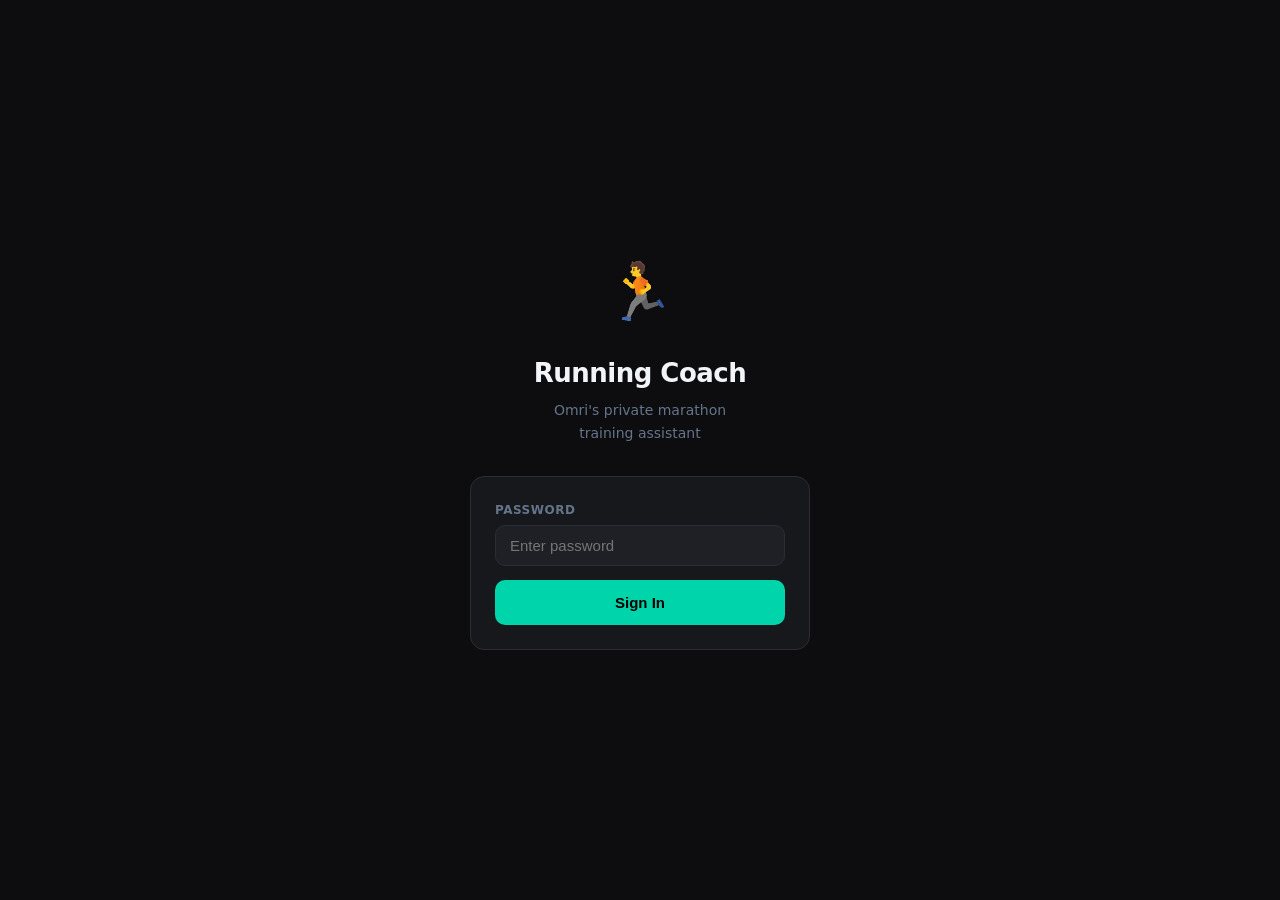
==== commit f486ee29: "Full UI redesign: sidebar on desktop, clean dark theme, fix CSS class names - Complete styles.css re" ====
--- a/frontend/index.html
+++ b/frontend/index.html
@@ -13,7 +13,7 @@
 </head>
 <body>
 
-<!-- ── Login ── -->
+<!-- Login -->
 <div id="login-screen" style="display:none">
   <div class="login-icon">🏃</div>
   <h1>Running Coach</h1>
@@ -25,84 +25,99 @@
              onkeydown="if(event.key==='Enter')doLogin()"/>
     </div>
     <button class="btn btn-accent" onclick="doLogin()">Sign In</button>
-    <p id="pw-error" style="color:var(--red);font-size:13px;margin-top:10px;display:none">Wrong password.</p>
+    <p id="pw-error" style="color:var(--red);font-size:13px;display:none">Wrong password.</p>
   </div>
 </div>
 
-<!-- ── App ── -->
+<!-- App -->
 <div id="app" style="display:none">
 
-  <!-- Top Bar -->
-  <div class="topbar">
-    <div class="topbar-left">
-      <div class="greeting" id="greeting">Good morning, Omri</div>
-      <div class="date" id="today-date">Loading...</div>
+  <!-- Sidebar (desktop only) -->
+  <aside class="sidebar">
+    <div class="sidebar-logo">
+      <span class="sidebar-logo-icon">🏃</span>
+      <span class="sidebar-logo-text">Running Coach</span>
     </div>
-    <div class="topbar-right">
-      <button onclick="refreshData()" title="Refresh">
-        <svg width="18" height="18" viewBox="0 0 24 24" fill="none" stroke="currentColor" stroke-width="2">
-          <path d="M23 4v6h-6M1 20v-6h6"/><path d="M3.51 9a9 9 0 0114.85-3.36L23 10M1 14l4.64 4.36A9 9 0 0020.49 15"/>
-        </svg>
+    <nav class="sidebar-nav">
+      <button class="nav-btn active" data-nav="today">
+        <svg viewBox="0 0 24 24" fill="none" stroke="currentColor" stroke-width="1.8"><path d="M3 9l9-7 9 7v11a2 2 0 01-2 2H5a2 2 0 01-2-2z"/><polyline points="9 22 9 12 15 12 15 22"/></svg>
+        Today
       </button>
+      <button class="nav-btn" data-nav="week">
+        <svg viewBox="0 0 24 24" fill="none" stroke="currentColor" stroke-width="1.8"><rect x="3" y="4" width="18" height="18" rx="2"/><line x1="16" y1="2" x2="16" y2="6"/><line x1="8" y1="2" x2="8" y2="6"/><line x1="3" y1="10" x2="21" y2="10"/></svg>
+        Week
+      </button>
+      <button class="nav-btn" data-nav="approve">
+        <svg viewBox="0 0 24 24" fill="none" stroke="currentColor" stroke-width="1.8"><path d="M9 11l3 3L22 4"/><path d="M21 12v7a2 2 0 01-2 2H5a2 2 0 01-2-2V5a2 2 0 012-2h11"/></svg>
+        Approve
+      </button>
+      <button class="nav-btn" data-nav="analyse">
+        <svg viewBox="0 0 24 24" fill="none" stroke="currentColor" stroke-width="1.8"><polyline points="22 12 18 12 15 21 9 3 6 12 2 12"/></svg>
+        Analyse
+      </button>
+      <button class="nav-btn" data-nav="settings">
+        <svg viewBox="0 0 24 24" fill="none" stroke="currentColor" stroke-width="1.8"><circle cx="12" cy="12" r="3"/><path d="M19.4 15a1.65 1.65 0 00.33 1.82l.06.06a2 2 0 010 2.83 2 2 0 01-2.83 0l-.06-.06a1.65 1.65 0 00-1.82-.33 1.65 1.65 0 00-1 1.51V21a2 2 0 01-4 0v-.09A1.65 1.65 0 009 19.4a1.65 1.65 0 00-1.82.33l-.06.06a2 2 0 01-2.83-2.83l.06-.06A1.65 1.65 0 004.68 15a1.65 1.65 0 00-1.51-1H3a2 2 0 010-4h.09A1.65 1.65 0 004.6 9a1.65 1.65 0 00-.33-1.82l-.06-.06a2 2 0 012.83-2.83l.06.06A1.65 1.65 0 009 4.68a1.65 1.65 0 001-1.51V3a2 2 0 014 0v.09a1.65 1.65 0 001 1.51 1.65 1.65 0 001.82-.33l.06-.06a2 2 0 012.83 2.83l-.06.06A1.65 1.65 0 0019.4 9a1.65 1.65 0 001.51 1H21a2 2 0 010 4h-.09a1.65 1.65 0 00-1.51 1z"/></svg>
+        Settings
+      </button>
+    </nav>
+    <div class="sidebar-footer">Powered by Claude AI + Garmin Connect</div>
+  </aside>
+
+  <!-- Main -->
+  <div class="main-area">
+
+    <!-- Top bar (mobile) -->
+    <div class="topbar">
+      <div class="topbar-left">
+        <div class="greeting" id="greeting">Good morning, Omri</div>
+        <div class="date" id="today-date">Loading…</div>
+      </div>
+      <div class="topbar-right">
+        <button onclick="refreshData()" title="Refresh">
+          <svg width="16" height="16" viewBox="0 0 24 24" fill="none" stroke="currentColor" stroke-width="2">
+            <path d="M23 4v6h-6M1 20v-6h6"/><path d="M3.51 9a9 9 0 0114.85-3.36L23 10M1 14l4.64 4.36A9 9 0 0020.49 15"/>
+          </svg>
+        </button>
+      </div>
     </div>
-  </div>
 
-  <!-- Screens -->
-  <div class="screens">
+    <!-- Screens -->
+    <div class="screens">
+      <section id="screen-today"    class="screen"><div id="today-content"><div class="spinner"></div></div></section>
+      <section id="screen-week"     class="screen"><div id="week-content"><div class="spinner"></div></div></section>
+      <section id="screen-approve"  class="screen"><div id="approve-content"><div class="spinner"></div></div></section>
+      <section id="screen-analyse"  class="screen"><div id="analyse-content"><div class="spinner"></div></div></section>
+      <section id="screen-settings" class="screen"><div id="settings-content"><div class="spinner"></div></div></section>
+    </div>
 
-    <!-- TODAY -->
-    <section id="screen-today" class="screen">
-      <div id="today-content"><div class="spinner"></div></div>
-    </section>
-
-    <!-- WEEK -->
-    <section id="screen-week" class="screen">
-      <div id="week-content"><div class="spinner"></div></div>
-    </section>
-
-    <!-- APPROVE -->
-    <section id="screen-approve" class="screen">
-      <div id="approve-content"><div class="spinner"></div></div>
-    </section>
-
-    <!-- SETTINGS -->
-    <section id="screen-settings" class="screen">
-      <div id="settings-content"><div class="spinner"></div></div>
-    </section>
+    <!-- Bottom Nav (mobile) -->
+    <nav class="bottom-nav">
+      <button class="nav-btn active" data-nav="today">
+        <svg viewBox="0 0 24 24" fill="none" stroke="currentColor" stroke-width="1.8"><path d="M3 9l9-7 9 7v11a2 2 0 01-2 2H5a2 2 0 01-2-2z"/><polyline points="9 22 9 12 15 12 15 22"/></svg>
+        Today
+      </button>
+      <button class="nav-btn" data-nav="week">
+        <svg viewBox="0 0 24 24" fill="none" stroke="currentColor" stroke-width="1.8"><rect x="3" y="4" width="18" height="18" rx="2"/><line x1="16" y1="2" x2="16" y2="6"/><line x1="8" y1="2" x2="8" y2="6"/><line x1="3" y1="10" x2="21" y2="10"/></svg>
+        Week
+      </button>
+      <button class="nav-btn" data-nav="approve">
+        <svg viewBox="0 0 24 24" fill="none" stroke="currentColor" stroke-width="1.8"><path d="M9 11l3 3L22 4"/><path d="M21 12v7a2 2 0 01-2 2H5a2 2 0 01-2-2V5a2 2 0 012-2h11"/></svg>
+        Approve
+      </button>
+      <button class="nav-btn" data-nav="analyse">
+        <svg viewBox="0 0 24 24" fill="none" stroke="currentColor" stroke-width="1.8"><polyline points="22 12 18 12 15 21 9 3 6 12 2 12"/></svg>
+        Analyse
+      </button>
+      <button class="nav-btn" data-nav="settings">
+        <svg viewBox="0 0 24 24" fill="none" stroke="currentColor" stroke-width="1.8"><circle cx="12" cy="12" r="3"/><path d="M19.4 15a1.65 1.65 0 00.33 1.82l.06.06a2 2 0 010 2.83 2 2 0 01-2.83 0l-.06-.06a1.65 1.65 0 00-1.82-.33 1.65 1.65 0 00-1 1.51V21a2 2 0 01-4 0v-.09A1.65 1.65 0 009 19.4a1.65 1.65 0 00-1.82.33l-.06.06a2 2 0 01-2.83-2.83l.06-.06A1.65 1.65 0 004.68 15a1.65 1.65 0 00-1.51-1H3a2 2 0 010-4h.09A1.65 1.65 0 004.6 9a1.65 1.65 0 00-.33-1.82l-.06-.06a2 2 0 012.83-2.83l.06.06A1.65 1.65 0 009 4.68a1.65 1.65 0 001-1.51V3a2 2 0 014 0v.09a1.65 1.65 0 001 1.51 1.65 1.65 0 001.82-.33l.06-.06a2 2 0 012.83 2.83l-.06.06A1.65 1.65 0 0019.4 9a1.65 1.65 0 001.51 1H21a2 2 0 010 4h-.09a1.65 1.65 0 00-1.51 1z"/></svg>
+        Settings
+      </button>
+    </nav>
 
   </div>
-
-  <!-- Bottom Nav -->
-  <nav class="bottom-nav">
-    <button class="nav-btn active" data-nav="today">
-      <svg viewBox="0 0 24 24" fill="none" stroke="currentColor" stroke-width="1.8">
-        <path d="M3 9l9-7 9 7v11a2 2 0 01-2 2H5a2 2 0 01-2-2z"/><polyline points="9 22 9 12 15 12 15 22"/>
-      </svg>
-      Today
-    </button>
-    <button class="nav-btn" data-nav="week">
-      <svg viewBox="0 0 24 24" fill="none" stroke="currentColor" stroke-width="1.8">
-        <rect x="3" y="4" width="18" height="18" rx="2"/><line x1="16" y1="2" x2="16" y2="6"/><line x1="8" y1="2" x2="8" y2="6"/><line x1="3" y1="10" x2="21" y2="10"/>
-      </svg>
-      Week
-    </button>
-    <button class="nav-btn" data-nav="approve">
-      <svg viewBox="0 0 24 24" fill="none" stroke="currentColor" stroke-width="1.8">
-        <path d="M9 11l3 3L22 4"/><path d="M21 12v7a2 2 0 01-2 2H5a2 2 0 01-2-2V5a2 2 0 012-2h11"/>
-      </svg>
-      Approve
-    </button>
-    <button class="nav-btn" data-nav="settings">
-      <svg viewBox="0 0 24 24" fill="none" stroke="currentColor" stroke-width="1.8">
-        <circle cx="12" cy="12" r="3"/><path d="M19.4 15a1.65 1.65 0 00.33 1.82l.06.06a2 2 0 010 2.83 2 2 0 01-2.83 0l-.06-.06a1.65 1.65 0 00-1.82-.33 1.65 1.65 0 00-1 1.51V21a2 2 0 01-4 0v-.09A1.65 1.65 0 009 19.4a1.65 1.65 0 00-1.82.33l-.06.06a2 2 0 01-2.83-2.83l.06-.06A1.65 1.65 0 004.68 15a1.65 1.65 0 00-1.51-1H3a2 2 0 010-4h.09A1.65 1.65 0 004.6 9a1.65 1.65 0 00-.33-1.82l-.06-.06a2 2 0 012.83-2.83l.06.06A1.65 1.65 0 009 4.68a1.65 1.65 0 001-1.51V3a2 2 0 014 0v.09a1.65 1.65 0 001 1.51 1.65 1.65 0 001.82-.33l.06-.06a2 2 0 012.83 2.83l-.06.06A1.65 1.65 0 0019.4 9a1.65 1.65 0 001.51 1H21a2 2 0 010 4h-.09a1.65 1.65 0 00-1.51 1z"/>
-      </svg>
-      Settings
-    </button>
-  </nav>
-
 </div>
 
-<!-- Day Detail Modal -->
+<!-- Modal -->
 <div class="modal-overlay" id="day-modal" onclick="if(event.target===this)closeModal()">
   <div class="modal">
     <div class="modal-handle"></div>
@@ -111,7 +126,6 @@
 </div>
 
 <div id="toast"></div>
-
 <script src="app.js"></script>
 </body>
 </html>
--- a/frontend/styles.css
+++ b/frontend/styles.css
@@ -1,27 +1,29 @@
+/* ── Reset ─────────────────────────────────────────────────────────────────── */
 *, *::before, *::after { box-sizing: border-box; margin: 0; padding: 0; }
 
 :root {
-  --bg: #0d0d0f;
-  --surface: #16181c;
-  --surface2: #1e2026;
-  --surface3: #252830;
-  --border: #2a2d35;
-  --accent: #00d4aa;
-  --accent-dim: rgba(0,212,170,0.15);
-  --green: #22c55e;
-  --green-dim: rgba(34,197,94,0.15);
-  --orange: #f97316;
-  --orange-dim: rgba(249,115,22,0.15);
-  --red: #ef4444;
-  --red-dim: rgba(239,68,68,0.15);
-  --blue: #3b82f6;
-  --blue-dim: rgba(59,130,246,0.15);
-  --text: #f1f5f9;
-  --text-dim: #64748b;
-  --text-mid: #94a3b8;
-  --radius: 16px;
+  --bg:        #0d0d0f;
+  --surface:   #16181c;
+  --surface2:  #1e2026;
+  --surface3:  #252830;
+  --border:    #2a2d35;
+  --accent:    #00d4aa;
+  --accent-dim:rgba(0,212,170,0.12);
+  --green:     #22c55e;
+  --green-dim: rgba(34,197,94,0.12);
+  --orange:    #f97316;
+  --orange-dim:rgba(249,115,22,0.12);
+  --red:       #ef4444;
+  --red-dim:   rgba(239,68,68,0.12);
+  --blue:      #3b82f6;
+  --blue-dim:  rgba(59,130,246,0.12);
+  --text:      #f1f5f9;
+  --text-mid:  #94a3b8;
+  --text-dim:  #64748b;
+  --radius:    14px;
   --radius-sm: 10px;
-  --nav-h: 68px;
+  --sidebar-w: 220px;
+  --nav-h:     64px;
 }
 
 html, body {
@@ -29,51 +31,174 @@
   background: var(--bg);
   color: var(--text);
   font-family: -apple-system, BlinkMacSystemFont, "SF Pro Text", system-ui, sans-serif;
-  font-size: 16px;
+  font-size: 15px;
+  line-height: 1.5;
   -webkit-font-smoothing: antialiased;
+}
+
+/* ── Login ─────────────────────────────────────────────────────────────────── */
+#login-screen {
+  display: flex;
+  flex-direction: column;
+  align-items: center;
+  justify-content: center;
+  min-height: 100dvh;
+  padding: 40px 24px;
+  background: var(--bg);
+  text-align: center;
+}
+.login-icon { font-size: 56px; margin-bottom: 20px; }
+#login-screen h1 { font-size: 26px; font-weight: 800; margin-bottom: 6px; letter-spacing: -0.5px; }
+#login-screen p  { font-size: 14px; color: var(--text-dim); margin-bottom: 32px; line-height: 1.6; }
+.login-box {
+  width: 100%;
+  max-width: 340px;
+  background: var(--surface);
+  border: 1px solid var(--border);
+  border-radius: var(--radius);
+  padding: 24px;
+  display: flex;
+  flex-direction: column;
+  gap: 14px;
+  text-align: left;
+}
+
+/* ── App Shell ─────────────────────────────────────────────────────────────── */
+#app {
+  display: flex;
+  height: 100dvh;
   overflow: hidden;
 }
 
-#app {
-  height: 100dvh;
+/* ── Sidebar (desktop) ─────────────────────────────────────────────────────── */
+.sidebar {
+  display: none;
+}
+
+@media (min-width: 768px) {
+  .sidebar {
+    display: flex;
+    flex-direction: column;
+    width: var(--sidebar-w);
+    height: 100dvh;
+    background: var(--surface);
+    border-right: 1px solid var(--border);
+    flex-shrink: 0;
+    padding: 28px 16px 24px;
+  }
+
+  .sidebar-logo {
+    display: flex;
+    align-items: center;
+    gap: 10px;
+    padding: 0 8px;
+    margin-bottom: 36px;
+  }
+  .sidebar-logo-icon { font-size: 26px; }
+  .sidebar-logo-text { font-size: 16px; font-weight: 700; letter-spacing: -0.3px; }
+
+  .sidebar-nav {
+    display: flex;
+    flex-direction: column;
+    gap: 4px;
+    flex: 1;
+  }
+
+  .nav-btn {
+    display: flex;
+    align-items: center;
+    gap: 12px;
+    padding: 10px 12px;
+    border-radius: var(--radius-sm);
+    background: none;
+    border: none;
+    color: var(--text-dim);
+    font-size: 14px;
+    font-weight: 500;
+    cursor: pointer;
+    transition: background 0.15s, color 0.15s;
+    width: 100%;
+    text-align: left;
+    -webkit-tap-highlight-color: transparent;
+    flex-direction: row;
+    justify-content: flex-start;
+  }
+  .nav-btn svg { width: 18px; height: 18px; flex-shrink: 0; }
+  .nav-btn:hover { background: var(--surface2); color: var(--text); }
+  .nav-btn.active { background: var(--accent-dim); color: var(--accent); }
+  .nav-btn.active svg { stroke: var(--accent); }
+
+  .sidebar-footer {
+    padding: 8px;
+    font-size: 12px;
+    color: var(--text-dim);
+    line-height: 1.6;
+  }
+
+  .bottom-nav { display: none; }
+}
+
+/* ── Main content area ─────────────────────────────────────────────────────── */
+.main-area {
+  flex: 1;
   display: flex;
   flex-direction: column;
-  max-width: 430px;
-  margin: 0 auto;
-}
-
-/* ── Top Bar ── */
+  overflow: hidden;
+  min-width: 0;
+}
+
+/* ── Top bar (mobile only, hidden on desktop) ─────────────────────────────── */
 .topbar {
   display: flex;
-  align-items: flex-start;
+  align-items: center;
   justify-content: space-between;
-  padding: 56px 20px 12px;
+  padding: 0 16px;
+  padding-top: env(safe-area-inset-top);
+  height: calc(52px + env(safe-area-inset-top));
+  background: var(--surface);
+  border-bottom: 1px solid var(--border);
   flex-shrink: 0;
 }
-.topbar-left .greeting { font-size: 13px; color: var(--text-mid); }
-.topbar-left .date { font-size: 22px; font-weight: 700; margin-top: 2px; }
+.topbar-left .greeting { font-size: 12px; color: var(--text-dim); }
+.topbar-left .date     { font-size: 17px; font-weight: 700; }
 .topbar-right button {
   background: var(--surface2);
   border: 1px solid var(--border);
   border-radius: 50%;
-  width: 38px; height: 38px;
+  width: 34px; height: 34px;
   display: flex; align-items: center; justify-content: center;
-  cursor: pointer; color: var(--text-mid);
-}
-.topbar-right button:active { opacity: 0.7; }
-
-/* ── Screens ── */
-.screens { flex: 1; overflow: hidden; position: relative; }
+  color: var(--text-mid); cursor: pointer;
+}
+
+@media (min-width: 768px) {
+  .topbar { display: none; }
+}
+
+/* ── Screens ───────────────────────────────────────────────────────────────── */
+.screens {
+  flex: 1;
+  overflow: hidden;
+  position: relative;
+}
+
 .screen {
-  position: absolute; inset: 0;
+  display: none;
+  position: absolute;
+  inset: 0;
   overflow-y: auto;
-  padding: 8px 16px calc(var(--nav-h) + 16px);
-  display: none;
+  padding: 20px 16px calc(var(--nav-h) + 20px);
   -webkit-overflow-scrolling: touch;
 }
 .screen.active { display: block; }
 
-/* ── Bottom Nav ── */
+@media (min-width: 768px) {
+  .screen {
+    padding: 32px 36px 32px;
+    max-width: 820px;
+  }
+}
+
+/* ── Bottom Nav (mobile only) ──────────────────────────────────────────────── */
 .bottom-nav {
   height: var(--nav-h);
   display: flex;
@@ -82,280 +207,348 @@
   padding-bottom: env(safe-area-inset-bottom);
   flex-shrink: 0;
 }
+
 .nav-btn {
-  flex: 1; display: flex; flex-direction: column;
-  align-items: center; justify-content: center; gap: 4px;
-  background: none; border: none; color: var(--text-dim);
-  font-size: 11px; font-weight: 500; cursor: pointer;
+  flex: 1;
+  display: flex;
+  flex-direction: column;
+  align-items: center;
+  justify-content: center;
+  gap: 3px;
+  background: none;
+  border: none;
+  color: var(--text-dim);
+  font-size: 10px;
+  font-weight: 500;
+  cursor: pointer;
   -webkit-tap-highlight-color: transparent;
-}
-.nav-btn svg { width: 22px; height: 22px; }
+  transition: color 0.15s;
+}
+.nav-btn svg { width: 20px; height: 20px; }
 .nav-btn.active { color: var(--accent); }
 .nav-btn.active svg { stroke: var(--accent); }
 
-/* ── Cards ── */
+/* ── Cards ─────────────────────────────────────────────────────────────────── */
 .card {
   background: var(--surface);
+  border: 1px solid var(--border);
   border-radius: var(--radius);
-  padding: 16px;
+  padding: 18px;
   margin-bottom: 12px;
-  border: 1px solid var(--border);
-}
+}
+
 .card-label {
-  font-size: 11px; font-weight: 600;
-  text-transform: uppercase; letter-spacing: 0.8px;
-  color: var(--text-dim); margin-bottom: 12px;
-}
-
-/* ── Status Banner ── */
+  font-size: 11px;
+  font-weight: 600;
+  text-transform: uppercase;
+  letter-spacing: 0.8px;
+  color: var(--text-dim);
+  margin-bottom: 14px;
+}
+
+/* ── Banners ───────────────────────────────────────────────────────────────── */
 .banner {
+  display: flex;
+  align-items: center;
+  gap: 12px;
+  padding: 14px 16px;
   border-radius: var(--radius);
-  padding: 14px 16px;
   margin-bottom: 12px;
-  display: flex; align-items: center; gap: 10px;
-  border: 1px solid;
-}
-.banner.pending  { background: rgba(249,115,22,0.1); border-color: rgba(249,115,22,0.3); }
-.banner.approved { background: rgba(34,197,94,0.1);  border-color: rgba(34,197,94,0.3); }
-.banner.synced   { background: rgba(0,212,170,0.1);  border-color: rgba(0,212,170,0.3); }
-.banner-icon { font-size: 20px; }
-.banner-title { font-weight: 600; font-size: 14px; }
-.banner-sub { font-size: 12px; color: var(--text-mid); margin-top: 1px; }
-
-/* ── Today Workout Card ── */
-.workout-hero {
-  background: var(--surface);
-  border-radius: var(--radius);
-  padding: 24px 16px;
-  margin-bottom: 12px;
-  border: 1px solid var(--border);
-  text-align: center;
-}
-.workout-hero .wo-emoji { font-size: 44px; margin-bottom: 10px; }
-.workout-hero .wo-title { font-size: 20px; font-weight: 700; }
-.workout-hero .wo-sub { font-size: 13px; color: var(--text-mid); margin-top: 4px; }
-.workout-hero .wo-desc { font-size: 13px; color: var(--text-mid); margin-top: 12px; line-height: 1.5; text-align: left; }
-
-/* ── Stats Grid ── */
-.stats-grid { display: grid; grid-template-columns: 1fr 1fr; gap: 10px; }
+  border: 1px solid transparent;
+}
+.banner.pending  { background: var(--orange-dim); border-color: rgba(249,115,22,0.25); }
+.banner.approved { background: var(--green-dim);  border-color: rgba(34,197,94,0.25); }
+.banner.synced   { background: var(--blue-dim);   border-color: rgba(59,130,246,0.25); }
+.banner-icon  { font-size: 24px; flex-shrink: 0; }
+.banner-title { font-size: 14px; font-weight: 700; }
+.banner-sub   { font-size: 12px; color: var(--text-dim); margin-top: 2px; }
+
+/* ── Stats Grid ────────────────────────────────────────────────────────────── */
+.stats-grid {
+  display: grid;
+  grid-template-columns: 1fr 1fr;
+  gap: 10px;
+  margin-bottom: 14px;
+}
 .stats-grid.three { grid-template-columns: 1fr 1fr 1fr; }
+
 .stat-box {
   background: var(--surface2);
   border-radius: var(--radius-sm);
   padding: 14px 12px;
 }
-.stat-val { font-size: 24px; font-weight: 700; line-height: 1; }
-.stat-val.green { color: var(--green); }
+.stat-val  { font-size: 26px; font-weight: 700; line-height: 1.1; }
+.stat-unit { font-size: 13px; font-weight: 500; color: var(--text-dim); }
+.stat-lbl  { font-size: 11px; color: var(--text-dim); margin-top: 4px; }
+
+.stat-val.green  { color: var(--green); }
+.stat-val.accent { color: var(--accent); }
 .stat-val.orange { color: var(--orange); }
-.stat-val.accent { color: var(--accent); }
-.stat-unit { font-size: 13px; font-weight: 500; color: var(--text-mid); }
-.stat-lbl { font-size: 12px; color: var(--text-dim); margin-top: 4px; }
-
-/* ── Progress Bars ── */
-.prog-row { margin-top: 12px; }
-.prog-label { display: flex; justify-content: space-between; font-size: 12px; color: var(--text-mid); margin-bottom: 5px; }
-.prog-label span:last-child { font-weight: 600; }
-.prog-track { height: 6px; background: var(--surface3); border-radius: 99px; overflow: hidden; }
-.prog-fill { height: 100%; border-radius: 99px; transition: width 0.8s ease; }
-.prog-fill.green  { background: var(--green); }
-.prog-fill.red    { background: var(--red); }
-
-/* ── Week Day Rows ── */
+.stat-val.red    { color: var(--red); }
+
+/* ── Today Hero ────────────────────────────────────────────────────────────── */
+.workout-hero {
+  background: var(--surface);
+  border: 1px solid var(--border);
+  border-radius: var(--radius);
+  padding: 28px 20px;
+  text-align: center;
+  margin-bottom: 12px;
+}
+.wo-emoji { font-size: 52px; margin-bottom: 10px; }
+.wo-title { font-size: 20px; font-weight: 700; margin-bottom: 4px; }
+.wo-sub   { font-size: 14px; color: var(--text-dim); margin-bottom: 10px; }
+.wo-desc  { font-size: 13px; color: var(--text-mid); line-height: 1.6; }
+
+/* ── Progress bars ─────────────────────────────────────────────────────────── */
+.prog-row    { margin-bottom: 8px; }
+.prog-label  { display: flex; justify-content: space-between; font-size: 12px; color: var(--text-mid); margin-bottom: 5px; }
+.prog-track  { height: 6px; background: var(--border); border-radius: 99px; overflow: hidden; }
+.prog-fill   { height: 100%; border-radius: 99px; transition: width 0.5s ease; }
+.prog-fill.green { background: var(--green); }
+.prog-fill.red   { background: var(--red); }
+
+/* ── Week Day Rows ─────────────────────────────────────────────────────────── */
 .day-row {
-  background: var(--surface);
+  display: flex;
+  align-items: center;
+  gap: 12px;
+  padding: 12px 14px;
+  background: var(--surface2);
   border-radius: var(--radius-sm);
-  padding: 14px 16px;
   margin-bottom: 8px;
-  border: 1px solid var(--border);
-  display: flex; align-items: center; gap: 14px;
   cursor: pointer;
   transition: background 0.15s;
-}
-.day-row:active { background: var(--surface2); }
-.day-row.today { border-color: var(--accent); }
-.day-abbr { font-size: 11px; font-weight: 700; color: var(--text-dim); width: 28px; flex-shrink: 0; }
+  border: 1px solid transparent;
+}
+.day-row:hover  { background: var(--surface3); }
+.day-row.today  { border-color: var(--accent); }
+
+.day-abbr {
+  font-size: 11px;
+  font-weight: 700;
+  color: var(--text-dim);
+  width: 30px;
+  flex-shrink: 0;
+  text-transform: uppercase;
+  letter-spacing: 0.5px;
+}
 .day-abbr.today { color: var(--accent); }
+
 .day-dot {
-  width: 10px; height: 10px; border-radius: 50%; flex-shrink: 0;
-}
+  width: 10px; height: 10px;
+  border-radius: 50%;
+  flex-shrink: 0;
+}
+.day-dot.rest    { background: var(--border); }
 .day-dot.easy    { background: var(--green); }
 .day-dot.tempo   { background: var(--orange); }
 .day-dot.hard    { background: var(--red); }
 .day-dot.longrun { background: var(--blue); }
-.day-dot.rest    { background: var(--surface3); border: 1px solid var(--border); }
-.day-name { flex: 1; font-size: 14px; font-weight: 500; }
+
+.day-name    { flex: 1; font-size: 14px; font-weight: 600; }
+.day-chevron { color: var(--text-dim); font-size: 18px; }
+
 .day-badge {
-  font-size: 11px; font-weight: 600; padding: 3px 10px;
-  border-radius: 99px; flex-shrink: 0;
-}
-.day-badge.easy    { background: var(--green-dim);  color: var(--green); }
+  font-size: 10px;
+  font-weight: 600;
+  padding: 3px 8px;
+  border-radius: 99px;
+  white-space: nowrap;
+}
+.day-badge.rest    { background: var(--surface3); color: var(--text-dim); }
+.day-badge.easy    { background: var(--green-dim); color: var(--green); }
 .day-badge.tempo   { background: var(--orange-dim); color: var(--orange); }
-.day-badge.hard    { background: var(--red-dim);    color: var(--red); }
-.day-badge.longrun { background: var(--blue-dim);   color: var(--blue); }
-.day-badge.rest    { background: var(--surface3);   color: var(--text-dim); }
-.day-chevron { color: var(--text-dim); font-size: 16px; }
-
-/* ── Intensity Legend ── */
-.legend {
-  background: var(--surface);
+.day-badge.hard    { background: var(--red-dim); color: var(--red); }
+.day-badge.longrun { background: var(--blue-dim); color: var(--blue); }
+
+/* ── Legend ────────────────────────────────────────────────────────────────── */
+.legend { display: flex; flex-wrap: wrap; gap: 10px; margin-top: 4px; }
+.legend-label { width: 100%; font-size: 10px; text-transform: uppercase; letter-spacing: 0.6px; color: var(--text-dim); }
+.legend-item { display: flex; align-items: center; gap: 5px; font-size: 12px; color: var(--text-mid); }
+.legend-dot  { width: 8px; height: 8px; border-radius: 50%; flex-shrink: 0; }
+
+/* ── Form Elements ─────────────────────────────────────────────────────────── */
+.form-group { display: flex; flex-direction: column; gap: 6px; }
+.form-label { font-size: 12px; font-weight: 600; color: var(--text-dim); text-transform: uppercase; letter-spacing: 0.5px; }
+.form-input {
+  background: var(--surface2);
+  border: 1px solid var(--border);
   border-radius: var(--radius-sm);
-  padding: 14px 16px;
-  border: 1px solid var(--border);
-  display: flex; flex-wrap: wrap; gap: 8px; align-items: center;
-  margin-top: 4px;
-}
-.legend-label { font-size: 11px; font-weight: 600; text-transform: uppercase; letter-spacing: 0.6px; color: var(--text-dim); width: 100%; margin-bottom: 4px; }
-.legend-item { display: flex; align-items: center; gap: 6px; font-size: 12px; font-weight: 500; }
-.legend-dot { width: 8px; height: 8px; border-radius: 50%; }
-
-/* ── Buttons ── */
+  padding: 11px 14px;
+  color: var(--text);
+  font-size: 15px;
+  width: 100%;
+  outline: none;
+  transition: border-color 0.15s;
+  -webkit-appearance: none;
+}
+.form-input:focus { border-color: var(--accent); }
+.form-input option { background: var(--surface2); }
+
+input[type="range"] {
+  width: 100%;
+  accent-color: var(--accent);
+  height: 4px;
+  cursor: pointer;
+}
+
+.form-row {
+  display: flex;
+  justify-content: space-between;
+  align-items: center;
+  padding: 10px 0;
+  border-bottom: 1px solid var(--border);
+  font-size: 14px;
+}
+.form-row:last-child { border-bottom: none; }
+.form-row-label { color: var(--text-dim); }
+.form-row-value { font-weight: 600; }
+
+/* ── Settings Sections ─────────────────────────────────────────────────────── */
+.settings-section {
+  background: var(--surface);
+  border: 1px solid var(--border);
+  border-radius: var(--radius);
+  margin-bottom: 12px;
+  overflow: hidden;
+}
+.settings-header {
+  display: flex;
+  align-items: center;
+  gap: 8px;
+  padding: 14px 18px;
+  font-size: 13px;
+  font-weight: 700;
+  border-bottom: 1px solid var(--border);
+  background: var(--surface2);
+}
+.settings-header .icon { font-size: 16px; }
+.settings-body { padding: 16px 18px; display: flex; flex-direction: column; gap: 14px; }
+
+/* ── Info / Warning boxes ──────────────────────────────────────────────────── */
+.info-box {
+  background: var(--accent-dim);
+  border: 1px solid rgba(0,212,170,0.2);
+  border-radius: var(--radius-sm);
+  padding: 10px 14px;
+  font-size: 12px;
+  color: var(--text-mid);
+  line-height: 1.6;
+}
+.warning-box {
+  background: var(--orange-dim);
+  border: 1px solid rgba(249,115,22,0.2);
+  border-radius: var(--radius-sm);
+  padding: 10px 14px;
+  font-size: 12px;
+  color: var(--text-mid);
+  line-height: 1.6;
+}
+
+/* ── Buttons ───────────────────────────────────────────────────────────────── */
 .btn {
-  display: flex; align-items: center; justify-content: center; gap: 8px;
-  width: 100%; padding: 16px;
+  display: flex;
+  align-items: center;
+  justify-content: center;
+  gap: 8px;
+  width: 100%;
+  padding: 14px;
   border-radius: var(--radius-sm);
-  font-size: 15px; font-weight: 600; border: none; cursor: pointer;
+  font-size: 15px;
+  font-weight: 600;
+  border: none;
+  cursor: pointer;
   transition: opacity 0.15s, transform 0.1s;
   -webkit-tap-highlight-color: transparent;
+  text-decoration: none;
 }
 .btn:active { transform: scale(0.98); opacity: 0.85; }
-.btn:disabled { opacity: 0.5; cursor: not-allowed; }
+.btn-accent { background: var(--accent); color: #000; }
 .btn-green  { background: var(--green);  color: #000; }
-.btn-accent { background: var(--accent); color: #000; }
 .btn-ghost  { background: var(--surface2); color: var(--text); border: 1px solid var(--border); }
-.btn-danger { background: var(--red); color: white; }
-
-/* ── Form Inputs ── */
-.form-group { margin-bottom: 14px; }
-.form-label { font-size: 12px; font-weight: 600; color: var(--text-mid); margin-bottom: 6px; display: block; }
-.form-input {
-  width: 100%; padding: 13px 14px;
-  background: var(--surface2); border: 1px solid var(--border);
-  border-radius: var(--radius-sm); color: var(--text); font-size: 15px;
-  outline: none; transition: border-color 0.2s;
-}
-.form-input:focus { border-color: var(--accent); }
-.form-input::placeholder { color: var(--text-dim); }
-.form-row { display: flex; justify-content: space-between; align-items: center; padding: 12px 0; border-bottom: 1px solid var(--border); }
-.form-row:last-child { border-bottom: none; }
-.form-row-label { font-size: 14px; color: var(--text-mid); }
-.form-row-value { font-size: 14px; font-weight: 600; }
-
-/* ── Slider ── */
-input[type=range] {
-  -webkit-appearance: none; width: 100%; height: 4px;
-  background: var(--surface3); border-radius: 99px; outline: none; margin: 8px 0;
-}
-input[type=range]::-webkit-slider-thumb {
-  -webkit-appearance: none; width: 20px; height: 20px;
-  border-radius: 50%; background: var(--accent); cursor: pointer;
-}
-
-/* ── Select ── */
-select.form-input { appearance: none; }
-
-/* ── Settings Section ── */
-.settings-section {
-  background: var(--surface);
-  border-radius: var(--radius);
-  border: 1px solid var(--border);
-  margin-bottom: 12px;
-  overflow: hidden;
-}
-.settings-header {
-  padding: 14px 16px;
-  display: flex; align-items: center; gap: 8px;
-  border-bottom: 1px solid var(--border);
-  font-weight: 600; font-size: 14px;
-}
-.settings-header .icon { font-size: 16px; }
-.settings-body { padding: 16px; }
-
-/* ── Modal ── */
+.btn-danger { background: var(--red); color: #fff; }
+
+/* ── Typography helpers ────────────────────────────────────────────────────── */
+.text-xs  { font-size: 11px; }
+.text-sm  { font-size: 13px; }
+.text-dim { color: var(--text-dim); }
+.text-mid { color: var(--text-mid); }
+.green    { color: var(--green); }
+.accent   { color: var(--accent); }
+.orange   { color: var(--orange); }
+.red      { color: var(--red); }
+.mt-8     { margin-top: 8px; }
+.mt-12    { margin-top: 12px; }
+
+/* ── Modal ─────────────────────────────────────────────────────────────────── */
 .modal-overlay {
-  position: fixed; inset: 0;
-  background: rgba(0,0,0,0.7); z-index: 100;
-  display: none; align-items: flex-end;
+  position: fixed;
+  inset: 0;
+  background: rgba(0,0,0,0.6);
+  z-index: 200;
+  display: none;
+  align-items: flex-end;
+  justify-content: center;
 }
 .modal-overlay.open { display: flex; }
 .modal {
   background: var(--surface);
-  border-radius: 24px 24px 0 0;
-  padding: 20px 20px calc(20px + env(safe-area-inset-bottom));
-  width: 100%; max-height: 80dvh; overflow-y: auto;
-  animation: slide-up 0.25s ease;
-}
-@keyframes slide-up { from { transform: translateY(100%); } to { transform: translateY(0); } }
-.modal-handle { width: 36px; height: 4px; background: var(--border); border-radius: 99px; margin: 0 auto 20px; }
-
-/* ── Toast ── */
+  border-radius: 20px 20px 0 0;
+  padding: 20px 20px calc(24px + env(safe-area-inset-bottom));
+  width: 100%;
+  max-height: 88dvh;
+  overflow-y: auto;
+  animation: slideUp 0.22s ease;
+}
+@media (min-width: 768px) {
+  .modal-overlay { align-items: center; }
+  .modal { border-radius: 20px; max-width: 480px; width: 90%; padding-bottom: 24px; }
+}
+@keyframes slideUp { from { transform: translateY(40px); opacity: 0; } to { transform: translateY(0); opacity: 1; } }
+.modal-handle { width: 32px; height: 4px; background: var(--border); border-radius: 99px; margin: 0 auto 18px; }
+
+/* ── Toast ─────────────────────────────────────────────────────────────────── */
 #toast {
-  position: fixed; bottom: calc(var(--nav-h) + 16px); left: 50%;
-  transform: translateX(-50%);
-  background: var(--surface3); color: var(--text);
-  padding: 10px 20px; border-radius: 99px;
-  font-size: 13px; font-weight: 500;
-  opacity: 0; transition: opacity 0.2s;
-  pointer-events: none; white-space: nowrap; z-index: 200;
-  border: 1px solid var(--border);
-}
-#toast.show { opacity: 1; }
-
-/* ── Login ── */
-#login-screen {
-  position: fixed; inset: 0;
-  display: flex; flex-direction: column;
-  align-items: center; justify-content: center;
-  padding: 40px 24px; text-align: center;
-  background: var(--bg); z-index: 999;
-}
-.login-icon {
-  width: 64px; height: 64px; background: var(--surface2);
-  border-radius: 16px; display: flex; align-items: center; justify-content: center;
-  font-size: 32px; margin-bottom: 20px;
-}
-#login-screen h1 { font-size: 26px; font-weight: 700; margin-bottom: 6px; }
-#login-screen p { font-size: 14px; color: var(--text-mid); margin-bottom: 40px; }
-.login-box {
-  width: 100%; max-width: 340px;
-  background: var(--surface); border-radius: var(--radius);
-  border: 1px solid var(--border); padding: 24px;
-}
-
-/* ── Garmin warning ── */
-.warning-box {
-  background: rgba(249,115,22,0.1); border: 1px solid rgba(249,115,22,0.3);
-  border-radius: var(--radius-sm); padding: 12px 14px;
-  font-size: 13px; color: var(--orange); line-height: 1.5;
-}
-.info-box {
-  background: var(--accent-dim); border: 1px solid rgba(0,212,170,0.3);
-  border-radius: var(--radius-sm); padding: 12px 14px;
-  font-size: 13px; color: var(--accent); line-height: 1.5;
-}
-
-/* ── Empty state ── */
-.empty { text-align: center; padding: 48px 24px; color: var(--text-dim); }
-.empty-icon { font-size: 48px; margin-bottom: 12px; }
-.empty h3 { font-size: 16px; font-weight: 600; color: var(--text); margin-bottom: 6px; }
-.empty p { font-size: 13px; line-height: 1.5; }
-
-/* ── Spinner ── */
+  position: fixed;
+  bottom: calc(var(--nav-h) + 12px);
+  left: 50%;
+  transform: translateX(-50%) translateY(8px);
+  background: var(--surface3);
+  color: var(--text);
+  border: 1px solid var(--border);
+  padding: 10px 20px;
+  border-radius: 99px;
+  font-size: 13px;
+  font-weight: 500;
+  opacity: 0;
+  transition: opacity 0.2s, transform 0.2s;
+  pointer-events: none;
+  white-space: nowrap;
+  z-index: 300;
+}
+#toast.show { opacity: 1; transform: translateX(-50%) translateY(0); }
+
+@media (min-width: 768px) {
+  #toast { bottom: 24px; }
+}
+
+/* ── Spinner ───────────────────────────────────────────────────────────────── */
 .spinner {
   width: 28px; height: 28px;
-  border: 3px solid var(--border); border-top-color: var(--accent);
-  border-radius: 50%; animation: spin 0.7s linear infinite;
+  border: 2.5px solid var(--border);
+  border-top-color: var(--accent);
+  border-radius: 50%;
+  animation: spin 0.7s linear infinite;
   margin: 48px auto;
 }
 @keyframes spin { to { transform: rotate(360deg); } }
 
-/* ── Misc ── */
-.divider { height: 1px; background: var(--border); margin: 12px 0; }
-.text-dim { color: var(--text-dim); }
-.text-mid { color: var(--text-mid); }
-.text-green { color: var(--green); }
-.text-accent { color: var(--accent); }
-.text-sm { font-size: 13px; }
-.text-xs { font-size: 12px; }
-.fw-600 { font-weight: 600; }
-.mt-8 { margin-top: 8px; }
-.mt-12 { margin-top: 12px; }
+/* ── Empty state ───────────────────────────────────────────────────────────── */
+.empty { text-align: center; padding: 52px 24px; }
+.empty-icon { font-size: 44px; margin-bottom: 12px; }
+.empty h3 { font-size: 17px; font-weight: 700; margin-bottom: 6px; }
+.empty p { font-size: 13px; color: var(--text-dim); line-height: 1.6; }
+
+/* ── SVG Charts ────────────────────────────────────────────────────────────── */
+svg text { font-family: inherit; }
